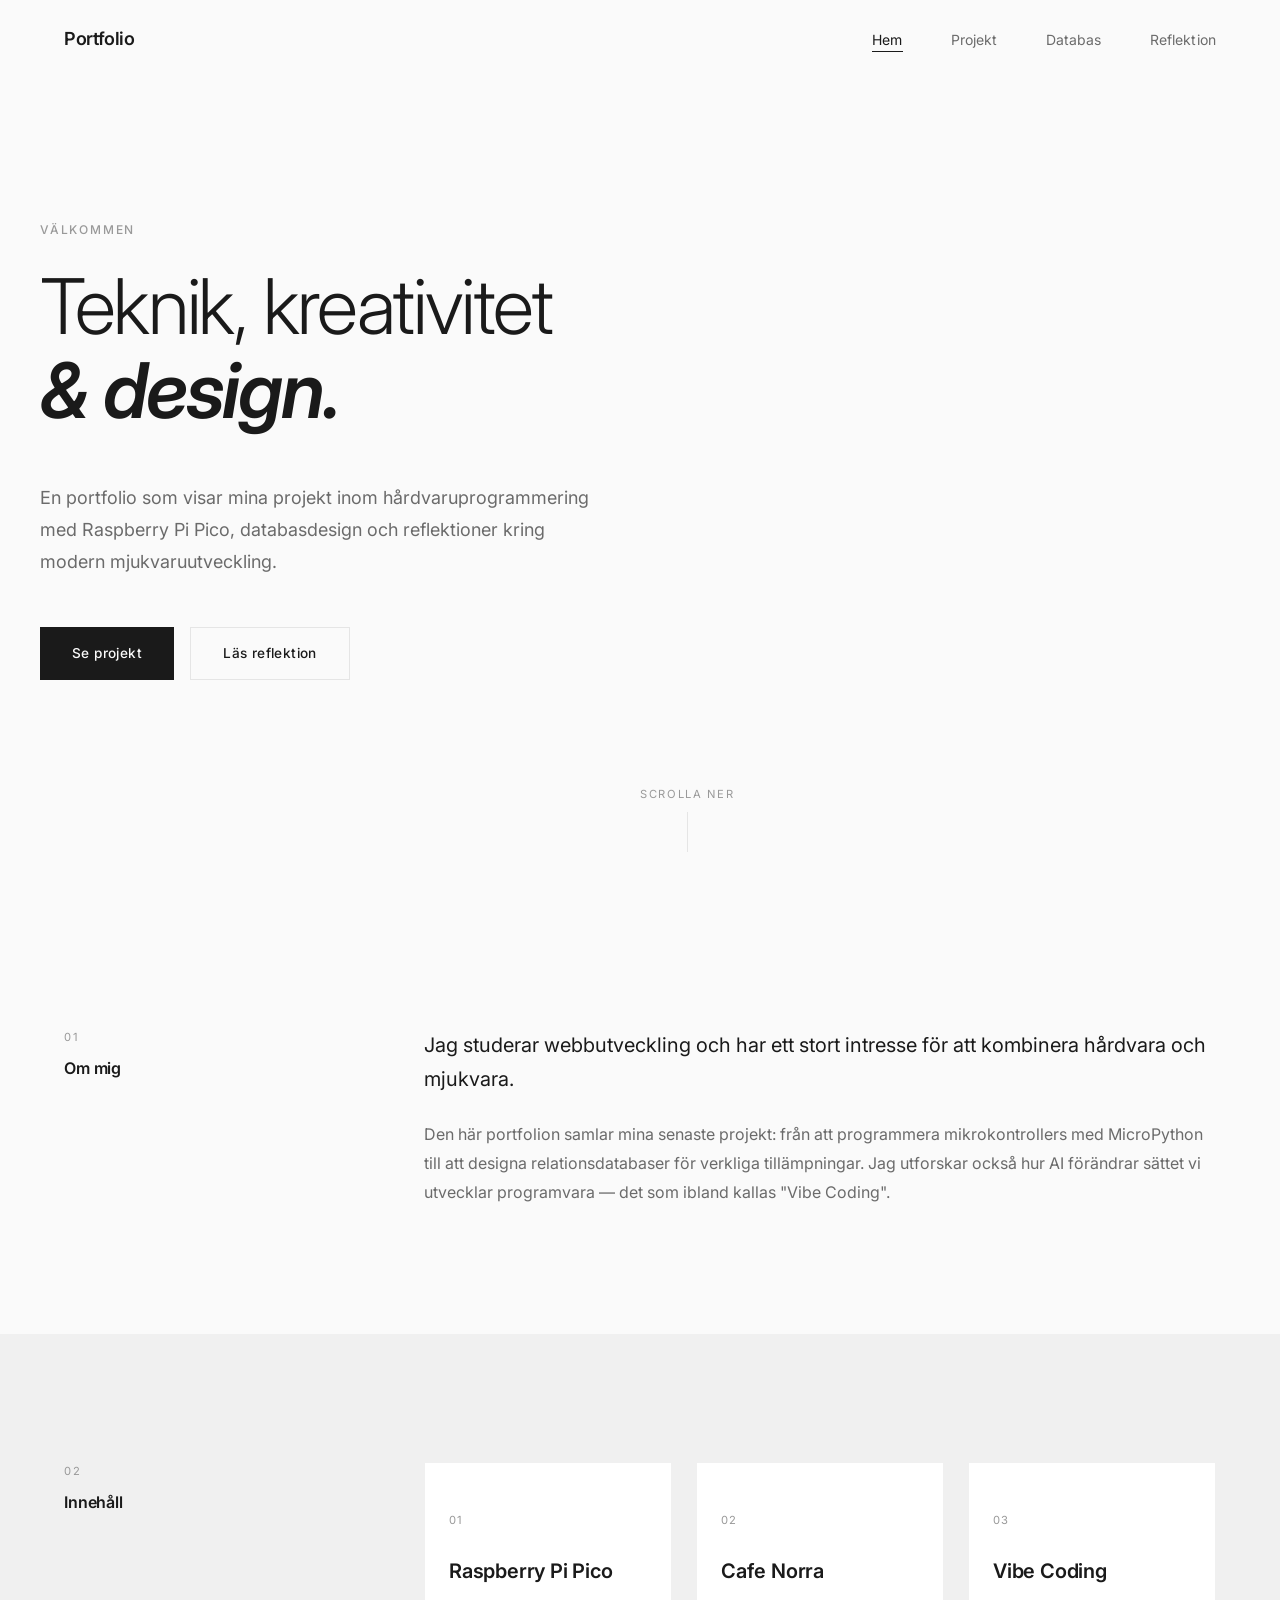
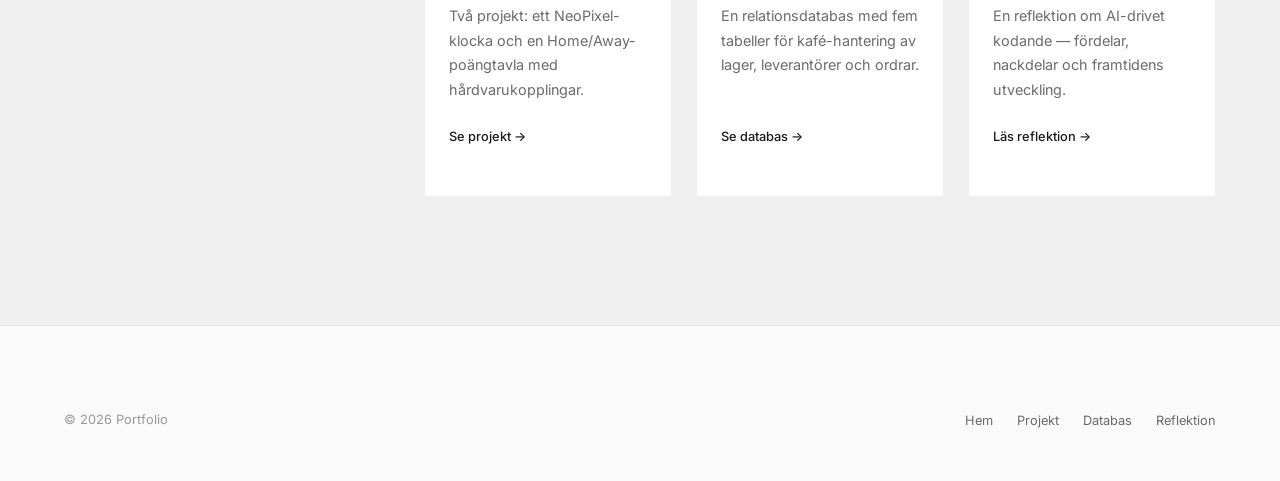
==== index.html @ 3984b6a6 "Initialize project structure with HTML5 boilerplate and basic CSS reset" ====
<!DOCTYPE html>
<html lang="sv">
<head>
    <meta charset="UTF-8">
    <meta name="viewport" content="width=device-width, initial-scale=1.0">
    <meta name="description" content="Portfolio — Raspberry Pi Pico projects, database design, and reflections on modern software development.">
    <title>Portfolio — Home</title>
    <link rel="preconnect" href="https://fonts.googleapis.com">
    <link rel="preconnect" href="https://fonts.gstatic.com" crossorigin>
    <link href="https://fonts.googleapis.com/css2?family=Inter:wght@300;400;500;600;700&family=JetBrains+Mono:wght@400;500&display=swap" rel="stylesheet">
    <link rel="stylesheet" href="style.css">
</head>
<body>

    <!-- Navigation -->
    <nav class="nav" id="main-nav">
        <div class="nav-inner">
            <a href="index.html" class="nav-logo">Portfolio</a>
            <button class="nav-toggle" id="nav-toggle" aria-label="Toggle menu">
                <span></span>
                <span></span>
                <span></span>
            </button>
            <ul class="nav-links" id="nav-links">
                <li><a href="index.html" class="active">Hem</a></li>
                <li><a href="projects.html">Projekt</a></li>
                <li><a href="database.html">Databas</a></li>
                <li><a href="reflection.html">Reflektion</a></li>
            </ul>
        </div>
    </nav>

    <!-- Hero Section -->
    <header class="hero">
        <div class="hero-content">
            <p class="hero-label fade-in">Välkommen</p>
            <h1 class="hero-title fade-in delay-1">
                Teknik, kreativitet<br>
                <span class="hero-accent">&amp; design.</span>
            </h1>
            <p class="hero-description fade-in delay-2">
                En portfolio som visar mina projekt inom hårdvaruprogrammering 
                med Raspberry Pi Pico, databasdesign och reflektioner kring 
                modern mjukvaruutveckling.
            </p>
            <div class="hero-cta fade-in delay-3">
                <a href="projects.html" class="btn btn-primary">Se projekt</a>
                <a href="reflection.html" class="btn btn-secondary">Läs reflektion</a>
            </div>
        </div>
        <div class="hero-scroll fade-in delay-4">
            <span>Scrolla ner</span>
            <div class="scroll-line"></div>
        </div>
    </header>

    <!-- About Section -->
    <section class="section" id="about">
        <div class="container">
            <div class="section-grid">
                <div class="section-label">
                    <span class="label-tag fade-in">01</span>
                    <h2 class="label-title fade-in">Om mig</h2>
                </div>
                <div class="section-content">
                    <p class="content-lead fade-in">
                        Jag studerar webbutveckling och har ett stort intresse 
                        för att kombinera hårdvara och mjukvara.
                    </p>
                    <p class="content-body fade-in">
                        Den här portfolion samlar mina senaste projekt: från att 
                        programmera mikrokontrollers med MicroPython till att 
                        designa relationsdatabaser för verkliga tillämpningar. 
                        Jag utforskar också hur AI förändrar sättet vi utvecklar 
                        programvara — det som ibland kallas "Vibe Coding".
                    </p>
                </div>
            </div>
        </div>
    </section>

    <!-- Overview Cards -->
    <section class="section section-dark" id="overview">
        <div class="container">
            <div class="section-grid">
                <div class="section-label">
                    <span class="label-tag fade-in">02</span>
                    <h2 class="label-title fade-in">Innehåll</h2>
                </div>
                <div class="section-content">
                    <div class="card-grid">
                        <a href="projects.html" class="card fade-in" id="card-projects">
                            <span class="card-number">01</span>
                            <h3 class="card-title">Raspberry Pi Pico</h3>
                            <p class="card-desc">Två projekt: ett NeoPixel-klocka och en Home/Away-poängtavla med hårdvarukopplingar.</p>
                            <span class="card-link">Se projekt →</span>
                        </a>
                        <a href="database.html" class="card fade-in" id="card-database">
                            <span class="card-number">02</span>
                            <h3 class="card-title">Cafe Norra</h3>
                            <p class="card-desc">En relationsdatabas med fem tabeller för kafé-hantering av lager, leverantörer och ordrar.</p>
                            <span class="card-link">Se databas →</span>
                        </a>
                        <a href="reflection.html" class="card fade-in" id="card-reflection">
                            <span class="card-number">03</span>
                            <h3 class="card-title">Vibe Coding</h3>
                            <p class="card-desc">En reflektion om AI-drivet kodande — fördelar, nackdelar och framtidens utveckling.</p>
                            <span class="card-link">Läs reflektion →</span>
                        </a>
                    </div>
                </div>
            </div>
        </div>
    </section>

    <!-- Footer -->
    <footer class="footer">
        <div class="container">
            <div class="footer-inner">
                <p class="footer-copy">&copy; 2026 Portfolio</p>
                <ul class="footer-links">
                    <li><a href="index.html">Hem</a></li>
                    <li><a href="projects.html">Projekt</a></li>
                    <li><a href="database.html">Databas</a></li>
                    <li><a href="reflection.html">Reflektion</a></li>
                </ul>
            </div>
        </div>
    </footer>

    <script src="main.js"></script>
</body>
</html>
---- style.css ----
/* ============================================
   STYLE.CSS — Minimalist Portfolio
   Bettina Sosa-inspired aesthetic
   ============================================ */

/* --- Reset & Base --- */
*, *::before, *::after {
    margin: 0;
    padding: 0;
    box-sizing: border-box;
}

:root {
    --color-bg: #FAFAFA;
    --color-bg-alt: #F0F0F0;
    --color-surface: #FFFFFF;
    --color-text: #1A1A1A;
    --color-text-secondary: #6B6B6B;
    --color-text-muted: #999999;
    --color-accent: #2D2D2D;
    --color-border: #E5E5E5;
    --color-border-light: #F0F0F0;
    --color-pro: #E8F5E9;
    --color-pro-border: #A5D6A7;
    --color-con: #FFF3E0;
    --color-con-border: #FFCC80;
    --color-code-bg: #1E1E2E;
    --color-code-text: #CDD6F4;
    --color-code-header: #181825;

    --font-sans: 'Inter', -apple-system, BlinkMacSystemFont, sans-serif;
    --font-mono: 'JetBrains Mono', 'Fira Code', monospace;

    --space-xs: 0.5rem;
    --space-sm: 1rem;
    --space-md: 1.5rem;
    --space-lg: 3rem;
    --space-xl: 5rem;
    --space-2xl: 8rem;

    --max-width: 1200px;
    --transition: 0.3s cubic-bezier(0.4, 0, 0.2, 1);
}

html {
    font-size: 16px;
    scroll-behavior: smooth;
    -webkit-font-smoothing: antialiased;
    -moz-osx-font-smoothing: grayscale;
}

body {
    font-family: var(--font-sans);
    background: var(--color-bg);
    color: var(--color-text);
    line-height: 1.7;
    overflow-x: hidden;
}

a {
    color: inherit;
    text-decoration: none;
}

img {
    max-width: 100%;
    height: auto;
    display: block;
}

ul { list-style: none; }

.container {
    max-width: var(--max-width);
    margin: 0 auto;
    padding: 0 var(--space-md);
}

/* --- Navigation --- */
.nav {
    position: fixed;
    top: 0;
    left: 0;
    right: 0;
    z-index: 1000;
    padding: var(--space-md) 0;
    transition: var(--transition);
    background: transparent;
}

.nav.scrolled {
    background: rgba(250, 250, 250, 0.92);
    backdrop-filter: blur(20px);
    -webkit-backdrop-filter: blur(20px);
    border-bottom: 1px solid var(--color-border-light);
    padding: var(--space-sm) 0;
}

.nav-inner {
    max-width: var(--max-width);
    margin: 0 auto;
    padding: 0 var(--space-md);
    display: flex;
    align-items: center;
    justify-content: space-between;
}

.nav-logo {
    font-size: 1.125rem;
    font-weight: 600;
    letter-spacing: -0.02em;
    transition: var(--transition);
}

.nav-logo:hover { opacity: 0.6; }

.nav-links {
    display: flex;
    gap: var(--space-lg);
}

.nav-links a {
    font-size: 0.875rem;
    font-weight: 400;
    color: var(--color-text-secondary);
    transition: var(--transition);
    position: relative;
    letter-spacing: 0.01em;
}

.nav-links a::after {
    content: '';
    position: absolute;
    bottom: -4px;
    left: 0;
    width: 0;
    height: 1px;
    background: var(--color-text);
    transition: var(--transition);
}

.nav-links a:hover,
.nav-links a.active {
    color: var(--color-text);
}

.nav-links a:hover::after,
.nav-links a.active::after {
    width: 100%;
}

/* Mobile toggle */
.nav-toggle {
    display: none;
    flex-direction: column;
    gap: 5px;
    background: none;
    border: none;
    cursor: pointer;
    padding: 4px;
    z-index: 1001;
}

.nav-toggle span {
    display: block;
    width: 24px;
    height: 1.5px;
    background: var(--color-text);
    transition: var(--transition);
    transform-origin: center;
}

.nav-toggle.open span:nth-child(1) {
    transform: rotate(45deg) translate(4px, 5px);
}
.nav-toggle.open span:nth-child(2) { opacity: 0; }
.nav-toggle.open span:nth-child(3) {
    transform: rotate(-45deg) translate(4px, -5px);
}

/* --- Hero --- */
.hero {
    min-height: 100vh;
    display: flex;
    flex-direction: column;
    justify-content: center;
    padding: var(--space-2xl) var(--space-md);
    position: relative;
}

.hero-content {
    max-width: var(--max-width);
    margin: 0 auto;
    width: 100%;
}

.hero-label {
    font-size: 0.75rem;
    text-transform: uppercase;
    letter-spacing: 0.15em;
    color: var(--color-text-muted);
    margin-bottom: var(--space-md);
    font-weight: 500;
}

.hero-title {
    font-size: clamp(2.5rem, 6vw, 5rem);
    font-weight: 300;
    line-height: 1.1;
    letter-spacing: -0.03em;
    margin-bottom: var(--space-lg);
}

.hero-accent {
    font-weight: 600;
    font-style: italic;
}

.hero-description {
    font-size: 1.125rem;
    line-height: 1.8;
    color: var(--color-text-secondary);
    max-width: 560px;
    margin-bottom: var(--space-lg);
}

.hero-cta {
    display: flex;
    gap: var(--space-sm);
    flex-wrap: wrap;
}

.hero-scroll {
    position: absolute;
    bottom: var(--space-lg);
    left: 50%;
    transform: translateX(-50%);
    display: flex;
    flex-direction: column;
    align-items: center;
    gap: var(--space-xs);
}

.hero-scroll span {
    font-size: 0.7rem;
    text-transform: uppercase;
    letter-spacing: 0.15em;
    color: var(--color-text-muted);
}

.scroll-line {
    width: 1px;
    height: 40px;
    background: var(--color-border);
    position: relative;
    overflow: hidden;
}

.scroll-line::after {
    content: '';
    position: absolute;
    top: -100%;
    left: 0;
    width: 100%;
    height: 100%;
    background: var(--color-text);
    animation: scrollPulse 2s ease-in-out infinite;
}

@keyframes scrollPulse {
    0% { top: -100%; }
    50% { top: 100%; }
    100% { top: 100%; }
}

/* --- Buttons --- */
.btn {
    display: inline-flex;
    align-items: center;
    padding: 0.875rem 2rem;
    font-size: 0.85rem;
    font-weight: 500;
    letter-spacing: 0.03em;
    border-radius: 0;
    transition: var(--transition);
    cursor: pointer;
    border: none;
    font-family: var(--font-sans);
}

.btn-primary {
    background: var(--color-text);
    color: var(--color-bg);
}

.btn-primary:hover {
    background: var(--color-text-secondary);
    transform: translateY(-1px);
}

.btn-secondary {
    background: transparent;
    color: var(--color-text);
    border: 1px solid var(--color-border);
}

.btn-secondary:hover {
    border-color: var(--color-text);
    transform: translateY(-1px);
}

/* --- Sections --- */
.section {
    padding: var(--space-2xl) 0;
}

.section-dark {
    background: var(--color-bg-alt);
}

.section-grid {
    display: grid;
    grid-template-columns: 280px 1fr;
    gap: var(--space-xl);
}

.label-tag {
    font-size: 0.7rem;
    text-transform: uppercase;
    letter-spacing: 0.15em;
    color: var(--color-text-muted);
    display: block;
    margin-bottom: var(--space-xs);
}

.label-title {
    font-size: 1rem;
    font-weight: 600;
    letter-spacing: -0.01em;
}

.content-lead {
    font-size: 1.25rem;
    line-height: 1.7;
    margin-bottom: var(--space-md);
    font-weight: 400;
}

.content-body {
    font-size: 1rem;
    line-height: 1.8;
    color: var(--color-text-secondary);
}

/* --- Cards --- */
.card-grid {
    display: grid;
    grid-template-columns: repeat(3, 1fr);
    gap: var(--space-md);
}

.card {
    display: flex;
    flex-direction: column;
    padding: var(--space-lg) var(--space-md);
    background: var(--color-surface);
    border: 1px solid var(--color-border-light);
    transition: var(--transition);
    text-decoration: none;
}

.card:hover {
    border-color: var(--color-text);
    transform: translateY(-4px);
    box-shadow: 0 12px 40px rgba(0,0,0,0.06);
}

.card-number {
    font-size: 0.7rem;
    color: var(--color-text-muted);
    letter-spacing: 0.1em;
    margin-bottom: var(--space-md);
}

.card-title {
    font-size: 1.25rem;
    font-weight: 600;
    margin-bottom: var(--space-sm);
    letter-spacing: -0.01em;
}

.card-desc {
    font-size: 0.9rem;
    color: var(--color-text-secondary);
    line-height: 1.7;
    flex: 1;
}

.card-link {
    font-size: 0.8rem;
    font-weight: 500;
    margin-top: var(--space-md);
    color: var(--color-text);
    transition: var(--transition);
}

.card:hover .card-link { letter-spacing: 0.04em; }

/* --- Page Header --- */
.page-header {
    padding: 10rem 0 var(--space-xl);
    border-bottom: 1px solid var(--color-border);
}

.page-label {
    font-size: 0.75rem;
    text-transform: uppercase;
    letter-spacing: 0.15em;
    color: var(--color-text-muted);
    margin-bottom: var(--space-sm);
    font-weight: 500;
}

.page-title {
    font-size: clamp(2rem, 5vw, 3.5rem);
    font-weight: 300;
    letter-spacing: -0.03em;
    line-height: 1.1;
    margin-bottom: var(--space-md);
}

.page-desc {
    font-size: 1.125rem;
    color: var(--color-text-secondary);
    max-width: 600px;
    line-height: 1.7;
}

/* --- Project Styles --- */
.project-header { margin-bottom: var(--space-lg); }

.project-meta {
    display: flex;
    flex-wrap: wrap;
    gap: var(--space-xs);
    margin-bottom: var(--space-md);
    align-items: center;
}

.project-number {
    font-size: 0.7rem;
    text-transform: uppercase;
    letter-spacing: 0.15em;
    color: var(--color-text-muted);
    margin-right: var(--space-sm);
}

.project-tag {
    font-size: 0.7rem;
    padding: 0.3rem 0.75rem;
    background: var(--color-bg-alt);
    color: var(--color-text-secondary);
    font-weight: 500;
    letter-spacing: 0.02em;
}

.project-title {
    font-size: clamp(1.5rem, 3vw, 2.25rem);
    font-weight: 600;
    letter-spacing: -0.02em;
    margin-bottom: var(--space-sm);
}

.project-desc {
    font-size: 1rem;
    line-height: 1.8;
    color: var(--color-text-secondary);
    max-width: 700px;
}

.project-details { margin-bottom: var(--space-lg); }

.detail-grid {
    display: grid;
    grid-template-columns: repeat(auto-fit, minmax(200px, 1fr));
    gap: var(--space-md);
    padding: var(--space-md);
    background: var(--color-bg-alt);
    border: 1px solid var(--color-border-light);
}

.detail-item h4 {
    font-size: 0.7rem;
    text-transform: uppercase;
    letter-spacing: 0.12em;
    color: var(--color-text-muted);
    margin-bottom: var(--space-xs);
}

.detail-item li {
    font-size: 0.9rem;
    color: var(--color-text-secondary);
    padding: 0.2rem 0;
    display: flex;
    align-items: center;
    gap: 0.5rem;
}

.color-dot {
    width: 10px;
    height: 10px;
    border-radius: 50%;
    display: inline-block;
    flex-shrink: 0;
}
.color-red { background: #E53935; }
.color-yellow { background: #FFA726; }
.color-green { background: #43A047; }

/* --- Code Blocks --- */
.code-block {
    margin: var(--space-lg) 0;
    border-radius: 8px;
    overflow: hidden;
    box-shadow: 0 4px 24px rgba(0,0,0,0.12);
}

.code-header {
    display: flex;
    align-items: center;
    gap: var(--space-sm);
    padding: 0.75rem var(--space-md);
    background: var(--color-code-header);
}

.code-dots {
    display: flex;
    gap: 6px;
}

.code-dots span {
    width: 10px;
    height: 10px;
    border-radius: 50%;
}
.code-dots span:nth-child(1) { background: #FF5F57; }
.code-dots span:nth-child(2) { background: #FEBC2E; }
.code-dots span:nth-child(3) { background: #28C840; }

.code-filename {
    font-family: var(--font-mono);
    font-size: 0.8rem;
    color: var(--color-text-muted);
    flex: 1;
}

.code-copy {
    background: transparent;
    border: 1px solid rgba(255,255,255,0.1);
    color: var(--color-text-muted);
    font-size: 0.75rem;
    font-family: var(--font-sans);
    padding: 0.35rem 0.75rem;
    cursor: pointer;
    transition: var(--transition);
    border-radius: 4px;
    display: flex;
    align-items: center;
    gap: 0.4rem;
}

.code-copy:hover {
    border-color: rgba(255,255,255,0.3);
    color: #fff;
}

.code-copy.copied {
    border-color: #28C840;
    color: #28C840;
}

.code-block pre {
    background: var(--color-code-bg);
    padding: var(--space-md);
    overflow-x: auto;
    margin: 0;
}

.code-block code {
    font-family: var(--font-mono);
    font-size: 0.82rem;
    line-height: 1.7;
    color: var(--color-code-text);
    white-space: pre;
}

/* --- Project Image --- */
.project-image {
    margin: var(--space-lg) 0;
}

.image-frame {
    background: var(--color-surface);
    border: 1px solid var(--color-border);
    padding: var(--space-md);
    overflow: hidden;
}

.image-frame img {
    width: 100%;
    height: auto;
}

.image-caption {
    margin-top: var(--space-sm);
    font-size: 0.8rem;
    color: var(--color-text-muted);
    font-style: italic;
}

/* --- Section Divider --- */
.section-divider {
    padding: 0;
}
.section-divider hr {
    border: none;
    border-top: 1px solid var(--color-border);
}

/* --- Database Page --- */
.db-section-title {
    font-size: 1.5rem;
    font-weight: 600;
    letter-spacing: -0.02em;
    margin-bottom: var(--space-lg);
}

.db-table-card {
    background: var(--color-surface);
    border: 1px solid var(--color-border-light);
    padding: var(--space-md);
    margin-bottom: var(--space-md);
    transition: var(--transition);
}

.db-table-card:hover {
    border-color: var(--color-border);
    box-shadow: 0 4px 16px rgba(0,0,0,0.04);
}

.db-table-card h3 {
    font-size: 1.125rem;
    font-weight: 600;
    margin-bottom: 0.25rem;
    letter-spacing: -0.01em;
}

.db-table-card > p {
    font-size: 0.875rem;
    color: var(--color-text-secondary);
    margin-bottom: var(--space-md);
}

.table-wrapper {
    overflow-x: auto;
}

table {
    width: 100%;
    border-collapse: collapse;
    font-size: 0.85rem;
}

thead th {
    text-align: left;
    padding: 0.75rem 1rem;
    font-size: 0.7rem;
    text-transform: uppercase;
    letter-spacing: 0.1em;
    color: var(--color-text-muted);
    border-bottom: 2px solid var(--color-border);
    font-weight: 600;
}

tbody td {
    padding: 0.6rem 1rem;
    border-bottom: 1px solid var(--color-border-light);
    color: var(--color-text-secondary);
}

tbody tr:last-child td {
    border-bottom: none;
}

tbody tr:hover {
    background: var(--color-bg-alt);
}

/* --- ER Diagram --- */
.er-diagram {
    display: flex;
    align-items: flex-start;
    gap: var(--space-md);
    flex-wrap: wrap;
    justify-content: center;
    padding: var(--space-lg) 0;
}

.er-table {
    background: var(--color-surface);
    border: 1px solid var(--color-border);
    min-width: 180px;
    transition: var(--transition);
}

.er-table:hover {
    border-color: var(--color-text);
    transform: translateY(-2px);
    box-shadow: 0 8px 24px rgba(0,0,0,0.06);
}

.er-table-header {
    background: var(--color-text);
    color: var(--color-bg);
    padding: 0.6rem 1rem;
    font-size: 0.8rem;
    font-weight: 600;
    letter-spacing: 0.02em;
}

.er-table-row {
    padding: 0.4rem 1rem;
    font-size: 0.8rem;
    border-bottom: 1px solid var(--color-border-light);
    color: var(--color-text-secondary);
}

.er-table-row:last-child { border-bottom: none; }
.er-pk { font-weight: 600; color: var(--color-text); }
.er-fk { color: var(--color-text-muted); font-style: italic; }

.er-connector {
    display: flex;
    align-items: center;
    font-size: 1.5rem;
    color: var(--color-text-muted);
    padding-top: 2rem;
}

.er-table-group {
    display: flex;
    flex-direction: column;
    gap: var(--space-sm);
}

/* --- Reflection Page --- */
.reflection-layout {
    display: grid;
    grid-template-columns: 200px 1fr;
    gap: var(--space-xl);
}

.reflection-sidebar { position: relative; }

.sidebar-sticky {
    position: sticky;
    top: 8rem;
}

.sidebar-title {
    font-size: 0.7rem;
    text-transform: uppercase;
    letter-spacing: 0.15em;
    color: var(--color-text-muted);
    margin-bottom: var(--space-sm);
}

.sidebar-nav li {
    margin-bottom: 0.4rem;
}

.sidebar-nav a {
    font-size: 0.85rem;
    color: var(--color-text-secondary);
    transition: var(--transition);
}

.sidebar-nav a:hover {
    color: var(--color-text);
}

.reflection-heading {
    font-size: 1.75rem;
    font-weight: 600;
    letter-spacing: -0.02em;
    margin-bottom: var(--space-lg);
    display: flex;
    align-items: baseline;
    gap: var(--space-sm);
}

.heading-number {
    font-size: 0.75rem;
    color: var(--color-text-muted);
    font-weight: 400;
    letter-spacing: 0.1em;
}

.reflection-block {
    margin-bottom: var(--space-lg);
}

.pull-quote {
    border-left: 2px solid var(--color-text);
    padding: var(--space-md) var(--space-lg);
    margin: var(--space-lg) 0;
}

.pull-quote p {
    font-size: 1.25rem;
    font-style: italic;
    line-height: 1.7;
    color: var(--color-text);
    font-weight: 300;
}

/* --- Pros/Cons Cards --- */
.pros-cons-grid {
    display: grid;
    grid-template-columns: repeat(auto-fit, minmax(250px, 1fr));
    gap: var(--space-md);
}

.pro-con-card {
    padding: var(--space-md);
    border: 1px solid var(--color-border-light);
    background: var(--color-surface);
    transition: var(--transition);
}

.pro-con-card:hover {
    transform: translateY(-3px);
    box-shadow: 0 8px 24px rgba(0,0,0,0.05);
}

.pro-con-card.pro { border-left: 3px solid var(--color-pro-border); }
.pro-con-card.con { border-left: 3px solid var(--color-con-border); }

.pc-icon {
    font-size: 1.5rem;
    margin-bottom: var(--space-sm);
}

.pro-con-card h3 {
    font-size: 1rem;
    font-weight: 600;
    margin-bottom: 0.5rem;
}

.pro-con-card p {
    font-size: 0.9rem;
    line-height: 1.7;
    color: var(--color-text-secondary);
}

/* --- Footer --- */
.footer {
    padding: var(--space-xl) 0 var(--space-lg);
    border-top: 1px solid var(--color-border);
}

.footer-inner {
    display: flex;
    justify-content: space-between;
    align-items: center;
}

.footer-copy {
    font-size: 0.8rem;
    color: var(--color-text-muted);
}

.footer-links {
    display: flex;
    gap: var(--space-md);
}

.footer-links a {
    font-size: 0.8rem;
    color: var(--color-text-secondary);
    transition: var(--transition);
}

.footer-links a:hover { color: var(--color-text); }

/* --- Animations --- */
.fade-in {
    opacity: 0;
    transform: translateY(20px);
    transition: opacity 0.7s ease, transform 0.7s ease;
}

.fade-in.visible {
    opacity: 1;
    transform: translateY(0);
}

.delay-1 { transition-delay: 0.1s; }
.delay-2 { transition-delay: 0.2s; }
.delay-3 { transition-delay: 0.3s; }
.delay-4 { transition-delay: 0.4s; }

/* --- Responsive --- */
@media (max-width: 900px) {
    .section-grid {
        grid-template-columns: 1fr;
        gap: var(--space-md);
    }

    .card-grid {
        grid-template-columns: 1fr;
    }

    .reflection-layout {
        grid-template-columns: 1fr;
    }

    .reflection-sidebar {
        display: none;
    }

    .er-diagram {
        flex-direction: column;
        align-items: stretch;
    }

    .er-connector {
        justify-content: center;
        padding: 0;
        font-size: 1.2rem;
        transform: rotate(90deg);
    }

    .er-table-group {
        width: 100%;
    }

    .er-table {
        min-width: auto;
    }
}

@media (max-width: 640px) {
    :root {
        --space-lg: 2rem;
        --space-xl: 3.5rem;
        --space-2xl: 5rem;
    }

    .nav-links {
        position: fixed;
        top: 0;
        right: -100%;
        height: 100vh;
        width: 280px;
        background: var(--color-bg);
        flex-direction: column;
        justify-content: center;
        padding: var(--space-lg);
        gap: var(--space-md);
        transition: var(--transition);
        border-left: 1px solid var(--color-border);
    }

    .nav-links.open {
        right: 0;
    }

    .nav-links a {
        font-size: 1.25rem;
    }

    .nav-toggle {
        display: flex;
    }

    .hero-title {
        font-size: 2rem;
    }

    .page-header {
        padding: 7rem 0 var(--space-lg);
    }

    .hero-cta {
        flex-direction: column;
    }

    .btn {
        text-align: center;
        justify-content: center;
    }

    .detail-grid {
        grid-template-columns: 1fr;
    }

    .footer-inner {
        flex-direction: column;
        gap: var(--space-sm);
        text-align: center;
    }

    .pros-cons-grid {
        grid-template-columns: 1fr;
    }
}
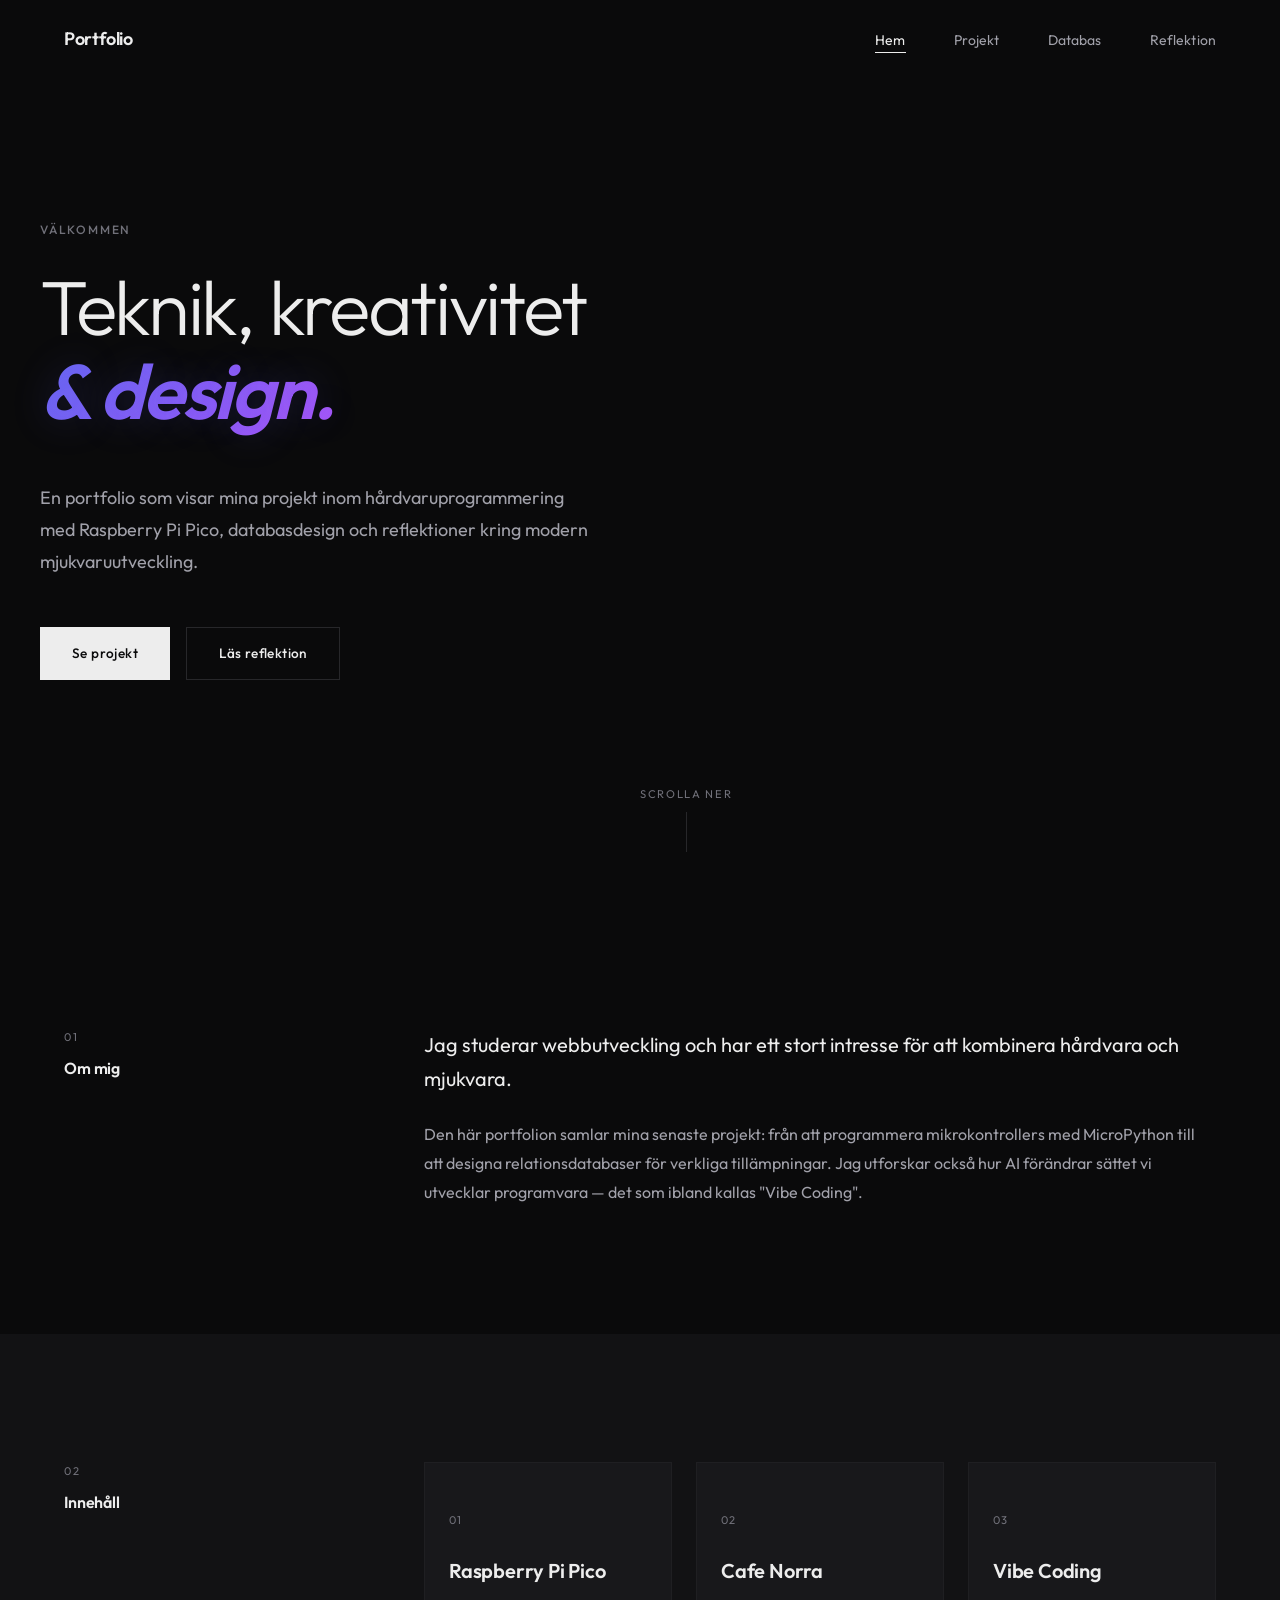
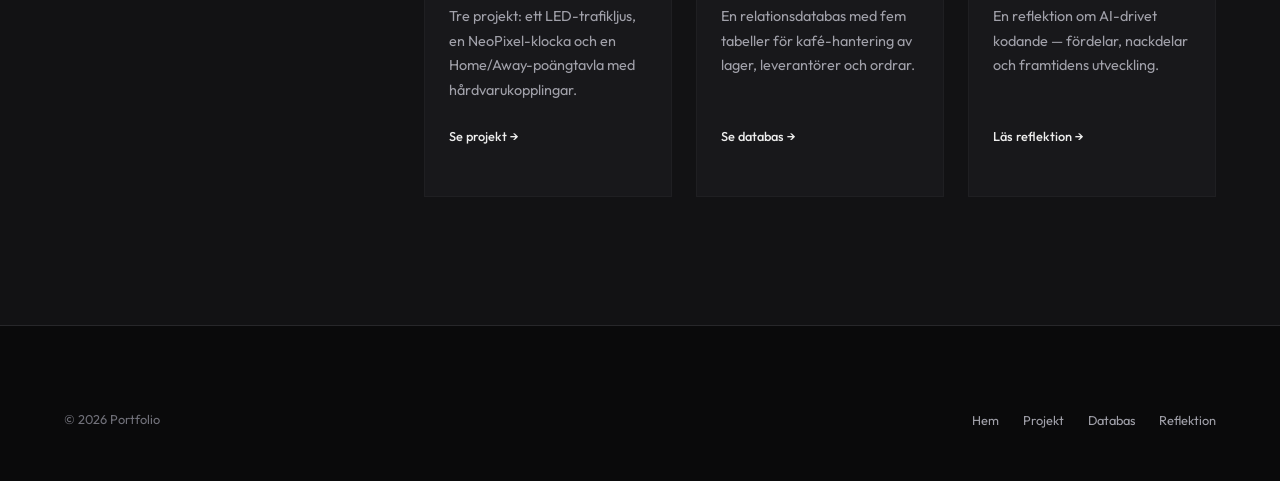
==== commit 3005733c: "added code and pictures to the projects" ====
--- a/index.html
+++ b/index.html
@@ -1,15 +1,19 @@
 <!DOCTYPE html>
 <html lang="sv">
+
 <head>
     <meta charset="UTF-8">
     <meta name="viewport" content="width=device-width, initial-scale=1.0">
-    <meta name="description" content="Portfolio — Raspberry Pi Pico projects, database design, and reflections on modern software development.">
+    <meta name="description"
+        content="Portfolio — Raspberry Pi Pico projects, database design, and reflections on modern software development.">
     <title>Portfolio — Home</title>
     <link rel="preconnect" href="https://fonts.googleapis.com">
     <link rel="preconnect" href="https://fonts.gstatic.com" crossorigin>
-    <link href="https://fonts.googleapis.com/css2?family=Inter:wght@300;400;500;600;700&family=JetBrains+Mono:wght@400;500&display=swap" rel="stylesheet">
+    <link href="https://fonts.googleapis.com/css2?family=Outfit:wght@300;400;500;600;700&family=Inter:wght@300;400;500;600;700&family=JetBrains+Mono:wght@400;500&display=swap"
+        rel="stylesheet">
     <link rel="stylesheet" href="style.css">
 </head>
+
 <body>
 
     <!-- Navigation -->
@@ -39,8 +43,8 @@
                 <span class="hero-accent">&amp; design.</span>
             </h1>
             <p class="hero-description fade-in delay-2">
-                En portfolio som visar mina projekt inom hårdvaruprogrammering 
-                med Raspberry Pi Pico, databasdesign och reflektioner kring 
+                En portfolio som visar mina projekt inom hårdvaruprogrammering
+                med Raspberry Pi Pico, databasdesign och reflektioner kring
                 modern mjukvaruutveckling.
             </p>
             <div class="hero-cta fade-in delay-3">
@@ -64,14 +68,14 @@
                 </div>
                 <div class="section-content">
                     <p class="content-lead fade-in">
-                        Jag studerar webbutveckling och har ett stort intresse 
+                        Jag studerar webbutveckling och har ett stort intresse
                         för att kombinera hårdvara och mjukvara.
                     </p>
                     <p class="content-body fade-in">
-                        Den här portfolion samlar mina senaste projekt: från att 
-                        programmera mikrokontrollers med MicroPython till att 
-                        designa relationsdatabaser för verkliga tillämpningar. 
-                        Jag utforskar också hur AI förändrar sättet vi utvecklar 
+                        Den här portfolion samlar mina senaste projekt: från att
+                        programmera mikrokontrollers med MicroPython till att
+                        designa relationsdatabaser för verkliga tillämpningar.
+                        Jag utforskar också hur AI förändrar sättet vi utvecklar
                         programvara — det som ibland kallas "Vibe Coding".
                     </p>
                 </div>
@@ -92,19 +96,22 @@
                         <a href="projects.html" class="card fade-in" id="card-projects">
                             <span class="card-number">01</span>
                             <h3 class="card-title">Raspberry Pi Pico</h3>
-                            <p class="card-desc">Två projekt: ett NeoPixel-klocka och en Home/Away-poängtavla med hårdvarukopplingar.</p>
+                            <p class="card-desc">Tre projekt: ett LED-trafikljus, en NeoPixel-klocka och en Home/Away-poängtavla med
+                                hårdvarukopplingar.</p>
                             <span class="card-link">Se projekt →</span>
                         </a>
                         <a href="database.html" class="card fade-in" id="card-database">
                             <span class="card-number">02</span>
                             <h3 class="card-title">Cafe Norra</h3>
-                            <p class="card-desc">En relationsdatabas med fem tabeller för kafé-hantering av lager, leverantörer och ordrar.</p>
+                            <p class="card-desc">En relationsdatabas med fem tabeller för kafé-hantering av lager,
+                                leverantörer och ordrar.</p>
                             <span class="card-link">Se databas →</span>
                         </a>
                         <a href="reflection.html" class="card fade-in" id="card-reflection">
                             <span class="card-number">03</span>
                             <h3 class="card-title">Vibe Coding</h3>
-                            <p class="card-desc">En reflektion om AI-drivet kodande — fördelar, nackdelar och framtidens utveckling.</p>
+                            <p class="card-desc">En reflektion om AI-drivet kodande — fördelar, nackdelar och framtidens
+                                utveckling.</p>
                             <span class="card-link">Läs reflektion →</span>
                         </a>
                     </div>
@@ -130,4 +137,5 @@
 
     <script src="main.js"></script>
 </body>
-</html>
+
+</html>
--- a/style.css
+++ b/style.css
@@ -11,24 +11,25 @@
 }
 
 :root {
-    --color-bg: #FAFAFA;
-    --color-bg-alt: #F0F0F0;
-    --color-surface: #FFFFFF;
-    --color-text: #1A1A1A;
-    --color-text-secondary: #6B6B6B;
-    --color-text-muted: #999999;
-    --color-accent: #2D2D2D;
-    --color-border: #E5E5E5;
-    --color-border-light: #F0F0F0;
-    --color-pro: #E8F5E9;
-    --color-pro-border: #A5D6A7;
-    --color-con: #FFF3E0;
-    --color-con-border: #FFCC80;
-    --color-code-bg: #1E1E2E;
-    --color-code-text: #CDD6F4;
-    --color-code-header: #181825;
-
-    --font-sans: 'Inter', -apple-system, BlinkMacSystemFont, sans-serif;
+    --color-bg: #0A0A0B;
+    --color-bg-alt: #121214;
+    --color-surface: #18181B;
+    --color-text: #EDEDED;
+    --color-text-secondary: #A1A1AA;
+    --color-text-muted: #71717A;
+    --color-accent: #6366F1; /* Neon Purple/Indigo */
+    --color-accent-glow: rgba(99, 102, 241, 0.2);
+    --color-border: #27272A;
+    --color-border-light: #1F1F22;
+    --color-pro: #064E3B;
+    --color-pro-border: #059669;
+    --color-con: #78350F;
+    --color-con-border: #D97706;
+    --color-code-bg: #09090B;
+    --color-code-text: #E4E4E7;
+    --color-code-header: #121214;
+
+    --font-sans: 'Outfit', 'Inter', -apple-system, BlinkMacSystemFont, sans-serif;
     --font-mono: 'JetBrains Mono', 'Fira Code', monospace;
 
     --space-xs: 0.5rem;
@@ -89,7 +90,7 @@
 }
 
 .nav.scrolled {
-    background: rgba(250, 250, 250, 0.92);
+    background: rgba(10, 10, 11, 0.85);
     backdrop-filter: blur(20px);
     -webkit-backdrop-filter: blur(20px);
     border-bottom: 1px solid var(--color-border-light);
@@ -214,6 +215,10 @@
 .hero-accent {
     font-weight: 600;
     font-style: italic;
+    background: linear-gradient(135deg, #6366F1, #A855F7);
+    -webkit-background-clip: text;
+    -webkit-text-fill-color: transparent;
+    text-shadow: 0 0 40px var(--color-accent-glow);
 }
 
 .hero-description {
@@ -370,9 +375,9 @@
 }
 
 .card:hover {
-    border-color: var(--color-text);
-    transform: translateY(-4px);
-    box-shadow: 0 12px 40px rgba(0,0,0,0.06);
+    border-color: var(--color-accent);
+    transform: translateY(-6px);
+    box-shadow: 0 12px 40px var(--color-accent-glow);
 }
 
 .card-number {
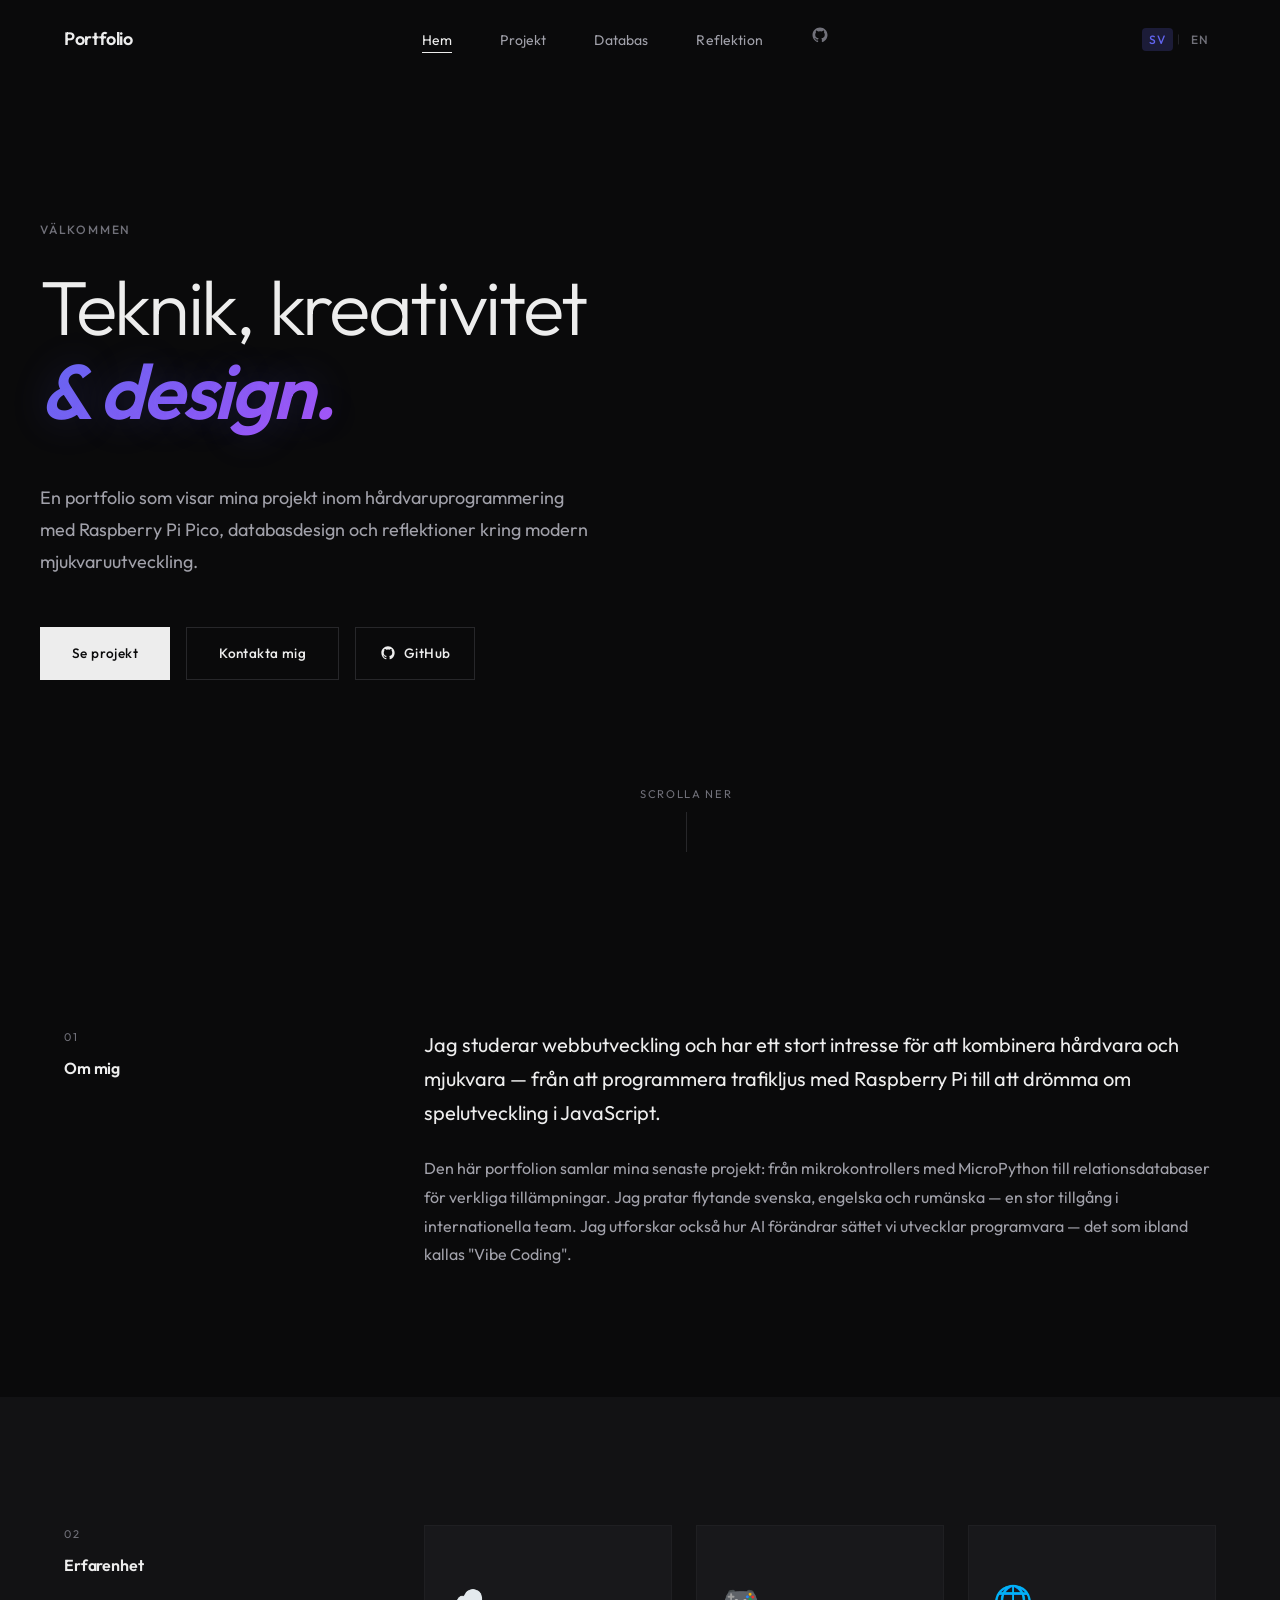
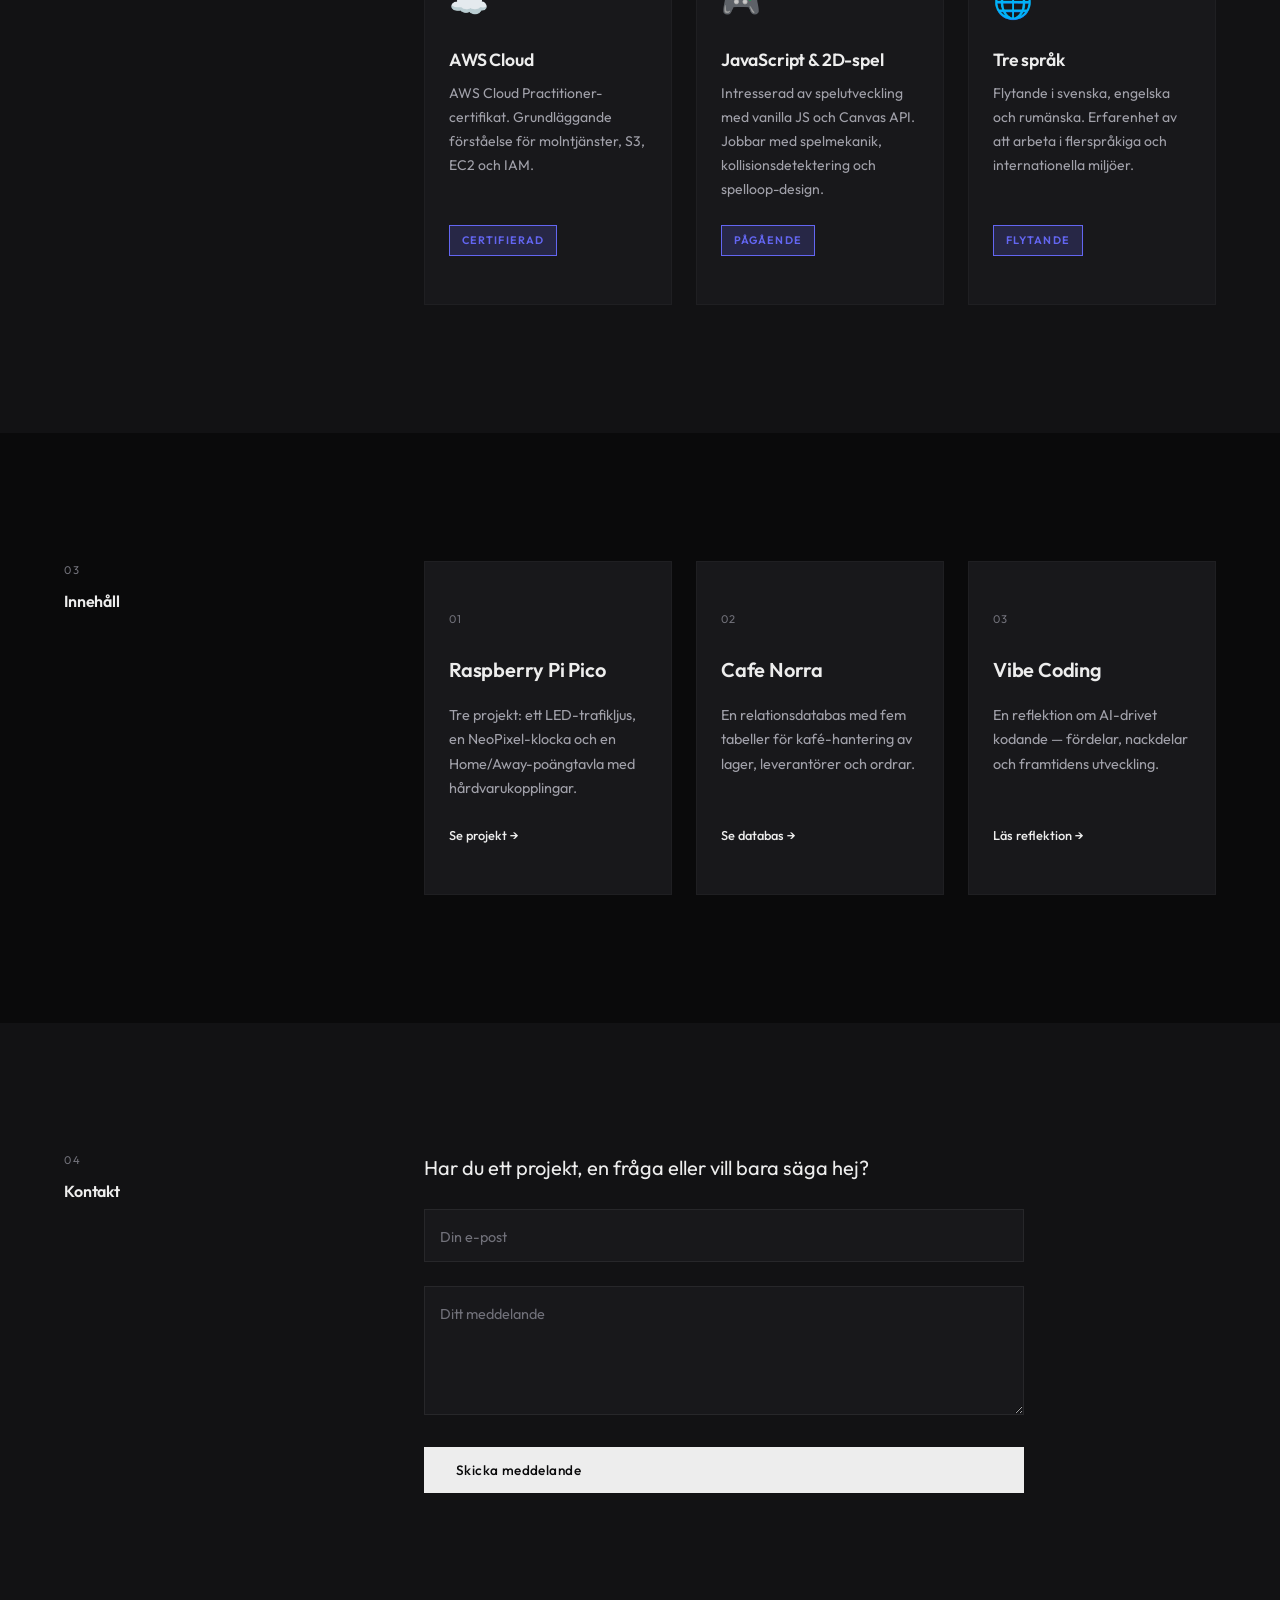
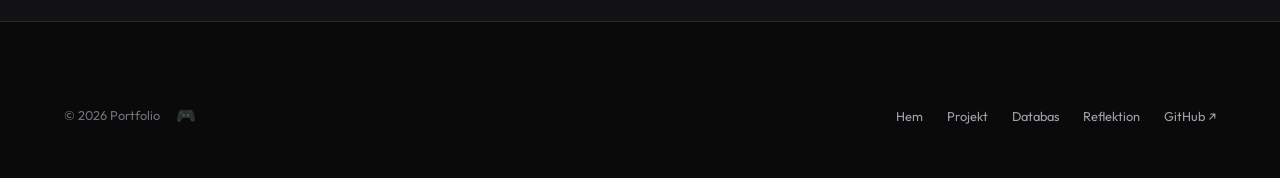
==== commit a52d0fab: "Lägg till flerspråkighet (SV/EN), erfarenhetssektion, kontaktformulär, GitHub-länk och Konami-påskäg" ====
--- a/index.html
+++ b/index.html
@@ -5,8 +5,8 @@
     <meta charset="UTF-8">
     <meta name="viewport" content="width=device-width, initial-scale=1.0">
     <meta name="description"
-        content="Portfolio — Raspberry Pi Pico projects, database design, and reflections on modern software development.">
-    <title>Portfolio — Home</title>
+        content="Portfolio — Raspberry Pi Pico-projekt, databasdesign och reflektioner om modern mjukvaruutveckling.">
+    <title>Portfolio — Hem</title>
     <link rel="preconnect" href="https://fonts.googleapis.com">
     <link rel="preconnect" href="https://fonts.gstatic.com" crossorigin>
     <link href="https://fonts.googleapis.com/css2?family=Outfit:wght@300;400;500;600;700&family=Inter:wght@300;400;500;600;700&family=JetBrains+Mono:wght@400;500&display=swap"
@@ -26,34 +26,49 @@
                 <span></span>
             </button>
             <ul class="nav-links" id="nav-links">
-                <li><a href="index.html" class="active">Hem</a></li>
-                <li><a href="projects.html">Projekt</a></li>
-                <li><a href="database.html">Databas</a></li>
-                <li><a href="reflection.html">Reflektion</a></li>
+                <li><a href="index.html" class="active" data-sv="Hem" data-en="Home">Hem</a></li>
+                <li><a href="projects.html" data-sv="Projekt" data-en="Projects">Projekt</a></li>
+                <li><a href="database.html" data-sv="Databas" data-en="Database">Databas</a></li>
+                <li><a href="reflection.html" data-sv="Reflektion" data-en="Reflection">Reflektion</a></li>
+                <li><a href="https://github.com/CrocdilShu" target="_blank" rel="noopener" class="nav-github" aria-label="GitHub">
+                    <svg width="18" height="18" viewBox="0 0 24 24" fill="currentColor"><path d="M12 2C6.477 2 2 6.477 2 12c0 4.418 2.865 8.166 6.839 9.489.5.092.682-.217.682-.482 0-.237-.008-.866-.013-1.7-2.782.604-3.369-1.341-3.369-1.341-.454-1.155-1.11-1.462-1.11-1.462-.908-.62.069-.608.069-.608 1.003.07 1.531 1.03 1.531 1.03.892 1.529 2.341 1.087 2.91.832.092-.647.35-1.088.636-1.338-2.22-.253-4.555-1.11-4.555-4.943 0-1.091.39-1.984 1.029-2.683-.103-.253-.446-1.27.098-2.647 0 0 .84-.269 2.75 1.025A9.578 9.578 0 0112 6.836c.85.004 1.705.114 2.504.336 1.909-1.294 2.747-1.025 2.747-1.025.546 1.377.202 2.394.1 2.647.64.699 1.028 1.592 1.028 2.683 0 3.842-2.339 4.687-4.566 4.935.359.309.678.919.678 1.852 0 1.336-.012 2.415-.012 2.744 0 .267.18.578.688.48C19.138 20.163 22 16.418 22 12c0-5.523-4.477-10-10-10z"/></svg>
+                </a></li>
             </ul>
+            <!-- Language switcher -->
+            <div class="lang-switcher" id="lang-switcher">
+                <button class="lang-btn active" id="lang-sv" onclick="setLang('sv')">SV</button>
+                <span class="lang-sep">|</span>
+                <button class="lang-btn" id="lang-en" onclick="setLang('en')">EN</button>
+            </div>
         </div>
     </nav>
 
     <!-- Hero Section -->
     <header class="hero">
         <div class="hero-content">
-            <p class="hero-label fade-in">Välkommen</p>
+            <p class="hero-label fade-in" data-sv="Välkommen" data-en="Welcome">Välkommen</p>
             <h1 class="hero-title fade-in delay-1">
-                Teknik, kreativitet<br>
-                <span class="hero-accent">&amp; design.</span>
+                <span data-sv="Teknik, kreativitet" data-en="Technology, creativity">Teknik, kreativitet</span><br>
+                <span class="hero-accent" data-sv="&amp; design." data-en="&amp; design.">&amp; design.</span>
             </h1>
-            <p class="hero-description fade-in delay-2">
+            <p class="hero-description fade-in delay-2"
+                data-sv="En portfolio som visar mina projekt inom hårdvaruprogrammering med Raspberry Pi Pico, databasdesign och reflektioner kring modern mjukvaruutveckling."
+                data-en="A portfolio showcasing my projects in hardware programming with Raspberry Pi Pico, database design, and reflections on modern software development.">
                 En portfolio som visar mina projekt inom hårdvaruprogrammering
                 med Raspberry Pi Pico, databasdesign och reflektioner kring
                 modern mjukvaruutveckling.
             </p>
             <div class="hero-cta fade-in delay-3">
-                <a href="projects.html" class="btn btn-primary">Se projekt</a>
-                <a href="reflection.html" class="btn btn-secondary">Läs reflektion</a>
+                <a href="projects.html" class="btn btn-primary" data-sv="Se projekt" data-en="View projects">Se projekt</a>
+                <a href="#contact" class="btn btn-secondary" data-sv="Kontakta mig" data-en="Contact me">Kontakta mig</a>
+                <a href="https://github.com/CrocdilShu" target="_blank" rel="noopener" class="btn btn-github">
+                    <svg width="16" height="16" viewBox="0 0 24 24" fill="currentColor" style="margin-right:0.5rem"><path d="M12 2C6.477 2 2 6.477 2 12c0 4.418 2.865 8.166 6.839 9.489.5.092.682-.217.682-.482 0-.237-.008-.866-.013-1.7-2.782.604-3.369-1.341-3.369-1.341-.454-1.155-1.11-1.462-1.11-1.462-.908-.62.069-.608.069-.608 1.003.07 1.531 1.03 1.531 1.03.892 1.529 2.341 1.087 2.91.832.092-.647.35-1.088.636-1.338-2.22-.253-4.555-1.11-4.555-4.943 0-1.091.39-1.984 1.029-2.683-.103-.253-.446-1.27.098-2.647 0 0 .84-.269 2.75 1.025A9.578 9.578 0 0112 6.836c.85.004 1.705.114 2.504.336 1.909-1.294 2.747-1.025 2.747-1.025.546 1.377.202 2.394.1 2.647.64.699 1.028 1.592 1.028 2.683 0 3.842-2.339 4.687-4.566 4.935.359.309.678.919.678 1.852 0 1.336-.012 2.415-.012 2.744 0 .267.18.578.688.48C19.138 20.163 22 16.418 22 12c0-5.523-4.477-10-10-10z"/></svg>
+                    GitHub
+                </a>
             </div>
         </div>
         <div class="hero-scroll fade-in delay-4">
-            <span>Scrolla ner</span>
+            <span data-sv="Scrolla ner" data-en="Scroll down">Scrolla ner</span>
             <div class="scroll-line"></div>
         </div>
     </header>
@@ -64,55 +79,85 @@
             <div class="section-grid">
                 <div class="section-label">
                     <span class="label-tag fade-in">01</span>
-                    <h2 class="label-title fade-in">Om mig</h2>
-                </div>
-                <div class="section-content">
-                    <p class="content-lead fade-in">
-                        Jag studerar webbutveckling och har ett stort intresse
-                        för att kombinera hårdvara och mjukvara.
+                    <h2 class="label-title fade-in" data-sv="Om mig" data-en="About me">Om mig</h2>
+                </div>
+                <div class="section-content">
+                    <p class="content-lead fade-in"
+                        data-sv="Jag studerar webbutveckling och har ett stort intresse för att kombinera hårdvara och mjukvara — från att programmera trafikljus med Raspberry Pi till att drömma om spelutveckling i JavaScript."
+                        data-en="I study web development and have a strong passion for combining hardware and software — from programming traffic lights with Raspberry Pi to dreaming of building 2D games in JavaScript.">
+                        Jag studerar webbutveckling och har ett stort intresse för att kombinera hårdvara och mjukvara — från att programmera trafikljus med Raspberry Pi till att drömma om spelutveckling i JavaScript.
                     </p>
-                    <p class="content-body fade-in">
-                        Den här portfolion samlar mina senaste projekt: från att
-                        programmera mikrokontrollers med MicroPython till att
-                        designa relationsdatabaser för verkliga tillämpningar.
-                        Jag utforskar också hur AI förändrar sättet vi utvecklar
-                        programvara — det som ibland kallas "Vibe Coding".
+                    <p class="content-body fade-in"
+                        data-sv="Den här portfolion samlar mina senaste projekt: från mikrokontrollers med MicroPython till relationsdatabaser för verkliga tillämpningar. Jag pratar flytande svenska, engelska och rumänska — en stor tillgång i internationella team. Jag utforskar också hur AI förändrar sättet vi utvecklar programvara — det som ibland kallas &quot;Vibe Coding&quot;."
+                        data-en="This portfolio gathers my latest projects: from microcontrollers with MicroPython to relational databases for real-world applications. I speak Swedish, English and Romanian fluently — a great asset in international teams. I also explore how AI is transforming the way we develop software — what some call &quot;Vibe Coding&quot;.">
+                        Den här portfolion samlar mina senaste projekt: från mikrokontrollers med MicroPython till relationsdatabaser för verkliga tillämpningar. Jag pratar flytande svenska, engelska och rumänska — en stor tillgång i internationella team. Jag utforskar också hur AI förändrar sättet vi utvecklar programvara — det som ibland kallas "Vibe Coding".
                     </p>
                 </div>
             </div>
         </div>
     </section>
 
+    <!-- Experience / Skills Section -->
+    <section class="section section-dark" id="experience">
+        <div class="container">
+            <div class="section-grid">
+                <div class="section-label">
+                    <span class="label-tag fade-in">02</span>
+                    <h2 class="label-title fade-in" data-sv="Erfarenhet" data-en="Experience">Erfarenhet</h2>
+                </div>
+                <div class="section-content">
+                    <div class="skills-grid">
+                        <div class="skill-card fade-in">
+                            <div class="skill-icon">☁️</div>
+                            <h3 class="skill-title" data-sv="AWS Cloud" data-en="AWS Cloud">AWS Cloud</h3>
+                            <p class="skill-desc" data-sv="AWS Cloud Practitioner-certifikat. Grundläggande förståelse för molntjänster, S3, EC2 och IAM." data-en="AWS Cloud Practitioner certified. Foundational understanding of cloud services, S3, EC2, and IAM.">AWS Cloud Practitioner-certifikat. Grundläggande förståelse för molntjänster, S3, EC2 och IAM.</p>
+                            <span class="skill-badge">Certifierad</span>
+                        </div>
+                        <div class="skill-card fade-in">
+                            <div class="skill-icon">🎮</div>
+                            <h3 class="skill-title" data-sv="JavaScript &amp; 2D-spel" data-en="JavaScript &amp; 2D Games">JavaScript &amp; 2D-spel</h3>
+                            <p class="skill-desc" data-sv="Intresserad av spelutveckling med vanilla JS och Canvas API. Jobbar med spelmekanik, kollisionsdetektering och spelloop-design." data-en="Passionate about game development with vanilla JS and the Canvas API. Working with game mechanics, collision detection and game loop design.">Intresserad av spelutveckling med vanilla JS och Canvas API. Jobbar med spelmekanik, kollisionsdetektering och spelloop-design.</p>
+                            <span class="skill-badge" data-sv="Pågående" data-en="In progress">Pågående</span>
+                        </div>
+                        <div class="skill-card fade-in">
+                            <div class="skill-icon">🌐</div>
+                            <h3 class="skill-title" data-sv="Tre språk" data-en="Three Languages">Tre språk</h3>
+                            <p class="skill-desc" data-sv="Flytande i svenska, engelska och rumänska. Erfarenhet av att arbeta i flerspråkiga och internationella miljöer." data-en="Fluent in Swedish, English and Romanian. Experienced working in multilingual and international environments.">Flytande i svenska, engelska och rumänska. Erfarenhet av att arbeta i flerspråkiga och internationella miljöer.</p>
+                            <span class="skill-badge" data-sv="Flytande" data-en="Fluent">Flytande</span>
+                        </div>
+                    </div>
+                </div>
+            </div>
+        </div>
+    </section>
+
     <!-- Overview Cards -->
-    <section class="section section-dark" id="overview">
-        <div class="container">
-            <div class="section-grid">
-                <div class="section-label">
-                    <span class="label-tag fade-in">02</span>
-                    <h2 class="label-title fade-in">Innehåll</h2>
+    <section class="section" id="overview">
+        <div class="container">
+            <div class="section-grid">
+                <div class="section-label">
+                    <span class="label-tag fade-in">03</span>
+                    <h2 class="label-title fade-in" data-sv="Innehåll" data-en="Content">Innehåll</h2>
                 </div>
                 <div class="section-content">
                     <div class="card-grid">
                         <a href="projects.html" class="card fade-in" id="card-projects">
                             <span class="card-number">01</span>
-                            <h3 class="card-title">Raspberry Pi Pico</h3>
-                            <p class="card-desc">Tre projekt: ett LED-trafikljus, en NeoPixel-klocka och en Home/Away-poängtavla med
-                                hårdvarukopplingar.</p>
-                            <span class="card-link">Se projekt →</span>
+                            <h3 class="card-title" data-sv="Raspberry Pi Pico" data-en="Raspberry Pi Pico">Raspberry Pi Pico</h3>
+                            <p class="card-desc" data-sv="Tre projekt: ett LED-trafikljus, en NeoPixel-klocka och en Home/Away-poängtavla med hårdvarukopplingar." data-en="Three projects: an LED traffic light, a NeoPixel clock and a Home/Away scoreboard with hardware wiring.">Tre projekt: ett LED-trafikljus, en NeoPixel-klocka och en Home/Away-poängtavla med hårdvarukopplingar.</p>
+                            <span class="card-link" data-sv="Se projekt →" data-en="View projects →">Se projekt →</span>
                         </a>
                         <a href="database.html" class="card fade-in" id="card-database">
                             <span class="card-number">02</span>
-                            <h3 class="card-title">Cafe Norra</h3>
-                            <p class="card-desc">En relationsdatabas med fem tabeller för kafé-hantering av lager,
-                                leverantörer och ordrar.</p>
-                            <span class="card-link">Se databas →</span>
+                            <h3 class="card-title" data-sv="Cafe Norra" data-en="Cafe Norra">Cafe Norra</h3>
+                            <p class="card-desc" data-sv="En relationsdatabas med fem tabeller för kafé-hantering av lager, leverantörer och ordrar." data-en="A relational database with five tables for café management of inventory, suppliers and orders.">En relationsdatabas med fem tabeller för kafé-hantering av lager, leverantörer och ordrar.</p>
+                            <span class="card-link" data-sv="Se databas →" data-en="View database →">Se databas →</span>
                         </a>
                         <a href="reflection.html" class="card fade-in" id="card-reflection">
                             <span class="card-number">03</span>
-                            <h3 class="card-title">Vibe Coding</h3>
-                            <p class="card-desc">En reflektion om AI-drivet kodande — fördelar, nackdelar och framtidens
-                                utveckling.</p>
-                            <span class="card-link">Läs reflektion →</span>
+                            <h3 class="card-title" data-sv="Vibe Coding" data-en="Vibe Coding">Vibe Coding</h3>
+                            <p class="card-desc" data-sv="En reflektion om AI-drivet kodande — fördelar, nackdelar och framtidens utveckling." data-en="A reflection on AI-driven coding — advantages, drawbacks and the future of development.">En reflektion om AI-drivet kodande — fördelar, nackdelar och framtidens utveckling.</p>
+                            <span class="card-link" data-sv="Läs reflektion →" data-en="Read reflection →">Läs reflektion →</span>
                         </a>
                     </div>
                 </div>
@@ -120,20 +165,61 @@
         </div>
     </section>
 
+    <!-- Contact Section -->
+    <section class="section section-dark" id="contact">
+        <div class="container">
+            <div class="section-grid">
+                <div class="section-label">
+                    <span class="label-tag fade-in">04</span>
+                    <h2 class="label-title fade-in" data-sv="Kontakt" data-en="Contact">Kontakt</h2>
+                </div>
+                <div class="section-content">
+                    <p class="content-lead fade-in" data-sv="Har du ett projekt, en fråga eller vill bara säga hej?" data-en="Have a project, a question, or just want to say hi?">
+                        Har du ett projekt, en fråga eller vill bara säga hej?
+                    </p>
+                    <form action="https://formspree.io/f/DIN_UNIKA_ID" method="POST" class="contact-form fade-in" id="contact-form">
+                        <div class="form-group">
+                            <input type="email" name="email" id="contact-email" placeholder=" " required>
+                            <label for="contact-email" data-sv="Din e-post" data-en="Your email">Din e-post</label>
+                        </div>
+                        <div class="form-group">
+                            <textarea name="message" id="contact-message" placeholder=" " rows="5" required></textarea>
+                            <label for="contact-message" data-sv="Ditt meddelande" data-en="Your message">Ditt meddelande</label>
+                        </div>
+                        <button type="submit" class="btn btn-primary" data-sv="Skicka meddelande" data-en="Send message">Skicka meddelande</button>
+                    </form>
+                </div>
+            </div>
+        </div>
+    </section>
+
     <!-- Footer -->
     <footer class="footer">
         <div class="container">
             <div class="footer-inner">
-                <p class="footer-copy">&copy; 2026 Portfolio</p>
+                <div class="footer-left">
+                    <p class="footer-copy">&copy; 2026 Portfolio</p>
+                    <p class="footer-easter" id="footer-easter" title="Try the Konami Code! ↑↑↓↓←→←→BA">🎮</p>
+                </div>
                 <ul class="footer-links">
-                    <li><a href="index.html">Hem</a></li>
-                    <li><a href="projects.html">Projekt</a></li>
-                    <li><a href="database.html">Databas</a></li>
-                    <li><a href="reflection.html">Reflektion</a></li>
+                    <li><a href="index.html" data-sv="Hem" data-en="Home">Hem</a></li>
+                    <li><a href="projects.html" data-sv="Projekt" data-en="Projects">Projekt</a></li>
+                    <li><a href="database.html" data-sv="Databas" data-en="Database">Databas</a></li>
+                    <li><a href="reflection.html" data-sv="Reflektion" data-en="Reflection">Reflektion</a></li>
+                    <li><a href="https://github.com/CrocdilShu" target="_blank" rel="noopener">GitHub ↗</a></li>
                 </ul>
             </div>
         </div>
     </footer>
+
+    <!-- Konami Code Easter Egg overlay -->
+    <div class="konami-overlay" id="konami-overlay">
+        <div class="konami-content">
+            <div class="konami-pixels" id="konami-pixels"></div>
+            <p class="konami-text">KONAMI CODE AKTIVERAD! 🕹️</p>
+            <p class="konami-sub">+30 liv tillagda</p>
+        </div>
+    </div>
 
     <script src="main.js"></script>
 </body>
--- a/style.css
+++ b/style.css
@@ -1020,3 +1020,261 @@
         grid-template-columns: 1fr;
     }
 }
+
+/* ============================================
+   LANGUAGE SWITCHER
+   ============================================ */
+.lang-switcher {
+    display: flex;
+    align-items: center;
+    gap: 4px;
+    margin-left: var(--space-md);
+    flex-shrink: 0;
+}
+
+.lang-btn {
+    background: none;
+    border: none;
+    font-family: var(--font-sans);
+    font-size: 0.75rem;
+    font-weight: 500;
+    letter-spacing: 0.08em;
+    color: var(--color-text-muted);
+    cursor: pointer;
+    padding: 4px 7px;
+    border-radius: 4px;
+    transition: var(--transition);
+}
+.lang-btn:hover { color: var(--color-text); }
+.lang-btn.active {
+    color: var(--color-accent);
+    background: var(--color-accent-glow);
+}
+.lang-sep {
+    font-size: 0.7rem;
+    color: var(--color-border);
+    pointer-events: none;
+}
+
+/* ============================================
+   GITHUB BUTTON & NAV ICON
+   ============================================ */
+.btn-github {
+    display: inline-flex;
+    align-items: center;
+    padding: 0.875rem 1.5rem;
+    font-size: 0.85rem;
+    font-weight: 500;
+    letter-spacing: 0.03em;
+    transition: var(--transition);
+    cursor: pointer;
+    background: transparent;
+    color: var(--color-text);
+    border: 1px solid var(--color-border);
+    font-family: var(--font-sans);
+    text-decoration: none;
+}
+.btn-github:hover {
+    border-color: var(--color-accent);
+    color: var(--color-accent);
+    box-shadow: 0 0 18px var(--color-accent-glow);
+    transform: translateY(-1px);
+}
+.nav-github {
+    display: flex;
+    align-items: center;
+    color: var(--color-text-muted) !important;
+    transition: var(--transition);
+}
+.nav-github:hover { color: var(--color-accent) !important; }
+
+/* ============================================
+   SKILLS GRID
+   ============================================ */
+.skills-grid {
+    display: grid;
+    grid-template-columns: repeat(3, 1fr);
+    gap: var(--space-md);
+}
+.skill-card {
+    background: var(--color-surface);
+    border: 1px solid var(--color-border-light);
+    padding: var(--space-lg) var(--space-md);
+    display: flex;
+    flex-direction: column;
+    gap: var(--space-xs);
+    transition: var(--transition);
+    position: relative;
+    overflow: hidden;
+}
+.skill-card::before {
+    content: '';
+    position: absolute;
+    inset: 0;
+    background: linear-gradient(135deg, var(--color-accent-glow), transparent 70%);
+    opacity: 0;
+    transition: opacity var(--transition);
+    pointer-events: none;
+}
+.skill-card:hover {
+    border-color: var(--color-accent);
+    transform: translateY(-6px);
+    box-shadow: 0 16px 48px var(--color-accent-glow);
+}
+.skill-card:hover::before { opacity: 1; }
+.skill-icon { font-size: 2rem; margin-bottom: var(--space-xs); }
+.skill-title { font-size: 1.1rem; font-weight: 600; letter-spacing: -0.01em; }
+.skill-desc { font-size: 0.875rem; color: var(--color-text-secondary); line-height: 1.7; flex: 1; }
+.skill-badge {
+    display: inline-block;
+    margin-top: var(--space-sm);
+    font-size: 0.68rem;
+    font-weight: 600;
+    letter-spacing: 0.1em;
+    text-transform: uppercase;
+    padding: 0.3rem 0.75rem;
+    background: var(--color-accent-glow);
+    color: var(--color-accent);
+    border: 1px solid var(--color-accent);
+    align-self: flex-start;
+}
+
+/* ============================================
+   CONTACT FORM
+   ============================================ */
+.contact-form {
+    display: flex;
+    flex-direction: column;
+    gap: var(--space-md);
+    max-width: 600px;
+}
+.form-group { position: relative; }
+.form-group input,
+.form-group textarea {
+    width: 100%;
+    background: var(--color-surface);
+    border: 1px solid var(--color-border);
+    color: var(--color-text);
+    font-family: var(--font-sans);
+    font-size: 0.95rem;
+    padding: 1.4rem 1rem 0.6rem;
+    outline: none;
+    transition: var(--transition);
+    resize: vertical;
+    border-radius: 0;
+}
+.form-group input:focus,
+.form-group textarea:focus {
+    border-color: var(--color-accent);
+    box-shadow: 0 0 0 3px var(--color-accent-glow);
+}
+.form-group label {
+    position: absolute;
+    top: 1rem;
+    left: 1rem;
+    font-size: 0.9rem;
+    color: var(--color-text-muted);
+    pointer-events: none;
+    transition: var(--transition);
+}
+.form-group input:focus ~ label,
+.form-group input:not(:placeholder-shown) ~ label,
+.form-group textarea:focus ~ label,
+.form-group textarea:not(:placeholder-shown) ~ label {
+    top: 0.3rem;
+    font-size: 0.63rem;
+    color: var(--color-accent);
+    letter-spacing: 0.05em;
+    text-transform: uppercase;
+}
+
+/* ============================================
+   FOOTER UPDATE
+   ============================================ */
+.footer-left {
+    display: flex;
+    align-items: center;
+    gap: var(--space-sm);
+}
+.footer-easter {
+    font-size: 1rem;
+    cursor: help;
+    opacity: 0.4;
+    transition: var(--transition);
+    animation: floatBob 3s ease-in-out infinite;
+}
+.footer-easter:hover { opacity: 1; }
+@keyframes floatBob {
+    0%, 100% { transform: translateY(0); }
+    50%       { transform: translateY(-4px); }
+}
+
+/* ============================================
+   ENHANCED CARD GLOW ON HOVER
+   ============================================ */
+.card { position: relative; overflow: hidden; }
+.card::after {
+    content: '';
+    position: absolute;
+    inset: 0;
+    background: linear-gradient(135deg, var(--color-accent-glow), transparent 70%);
+    opacity: 0;
+    transition: opacity var(--transition);
+    pointer-events: none;
+}
+.card:hover::after { opacity: 1; }
+
+/* ============================================
+   KONAMI CODE OVERLAY
+   ============================================ */
+.konami-overlay {
+    position: fixed;
+    inset: 0;
+    z-index: 9999;
+    display: flex;
+    align-items: center;
+    justify-content: center;
+    background: rgba(10, 10, 11, 0.93);
+    backdrop-filter: blur(14px);
+    -webkit-backdrop-filter: blur(14px);
+    opacity: 0;
+    pointer-events: none;
+    transition: opacity 0.4s ease;
+}
+.konami-overlay.active { opacity: 1; pointer-events: auto; }
+.konami-content {
+    text-align: center;
+    display: flex;
+    flex-direction: column;
+    align-items: center;
+    gap: var(--space-md);
+    animation: konamiPop 0.5s cubic-bezier(0.175, 0.885, 0.32, 1.275) forwards;
+}
+@keyframes konamiPop {
+    from { transform: scale(0.4); opacity: 0; }
+    to   { transform: scale(1);   opacity: 1; }
+}
+.konami-text {
+    font-size: clamp(1.5rem, 4vw, 2.5rem);
+    font-weight: 700;
+    color: var(--color-accent);
+    letter-spacing: -0.02em;
+    text-shadow: 0 0 40px var(--color-accent-glow);
+}
+.konami-sub { font-size: 1rem; color: var(--color-text-secondary); letter-spacing: 0.06em; }
+.konami-pixels { display: flex; flex-direction: column; gap: 3px; }
+.pixel-row { display: flex; gap: 3px; }
+.pixel { width: 16px; height: 16px; background: transparent; }
+.pixel.pixel-on { background: var(--color-accent); box-shadow: 0 0 6px var(--color-accent); }
+.pixel.pixel-eye { background: #fff; box-shadow: 0 0 4px #fff; }
+
+/* ============================================
+   RESPONSIVE — new components
+   ============================================ */
+@media (max-width: 900px) {
+    .skills-grid { grid-template-columns: 1fr; }
+}
+@media (max-width: 640px) {
+    .lang-switcher { margin-left: auto; }
+    .skills-grid { grid-template-columns: 1fr; }
+}
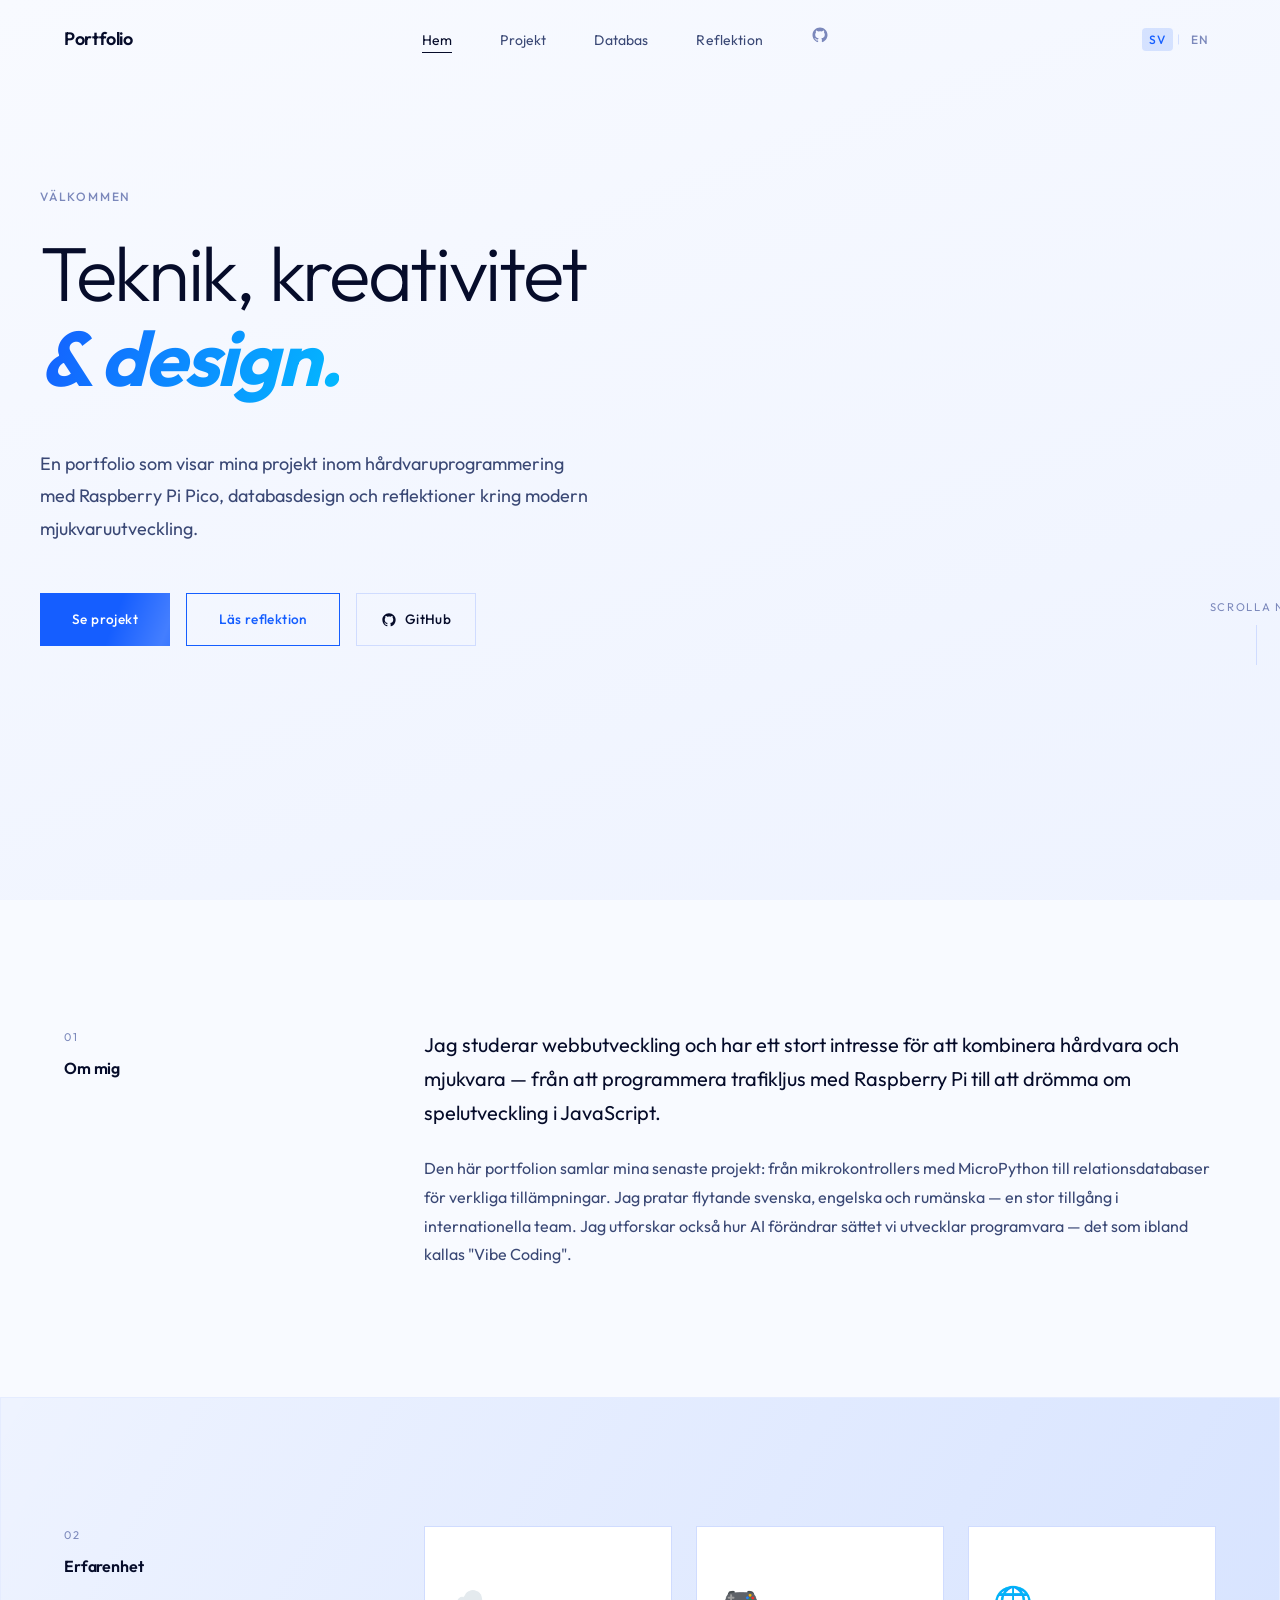
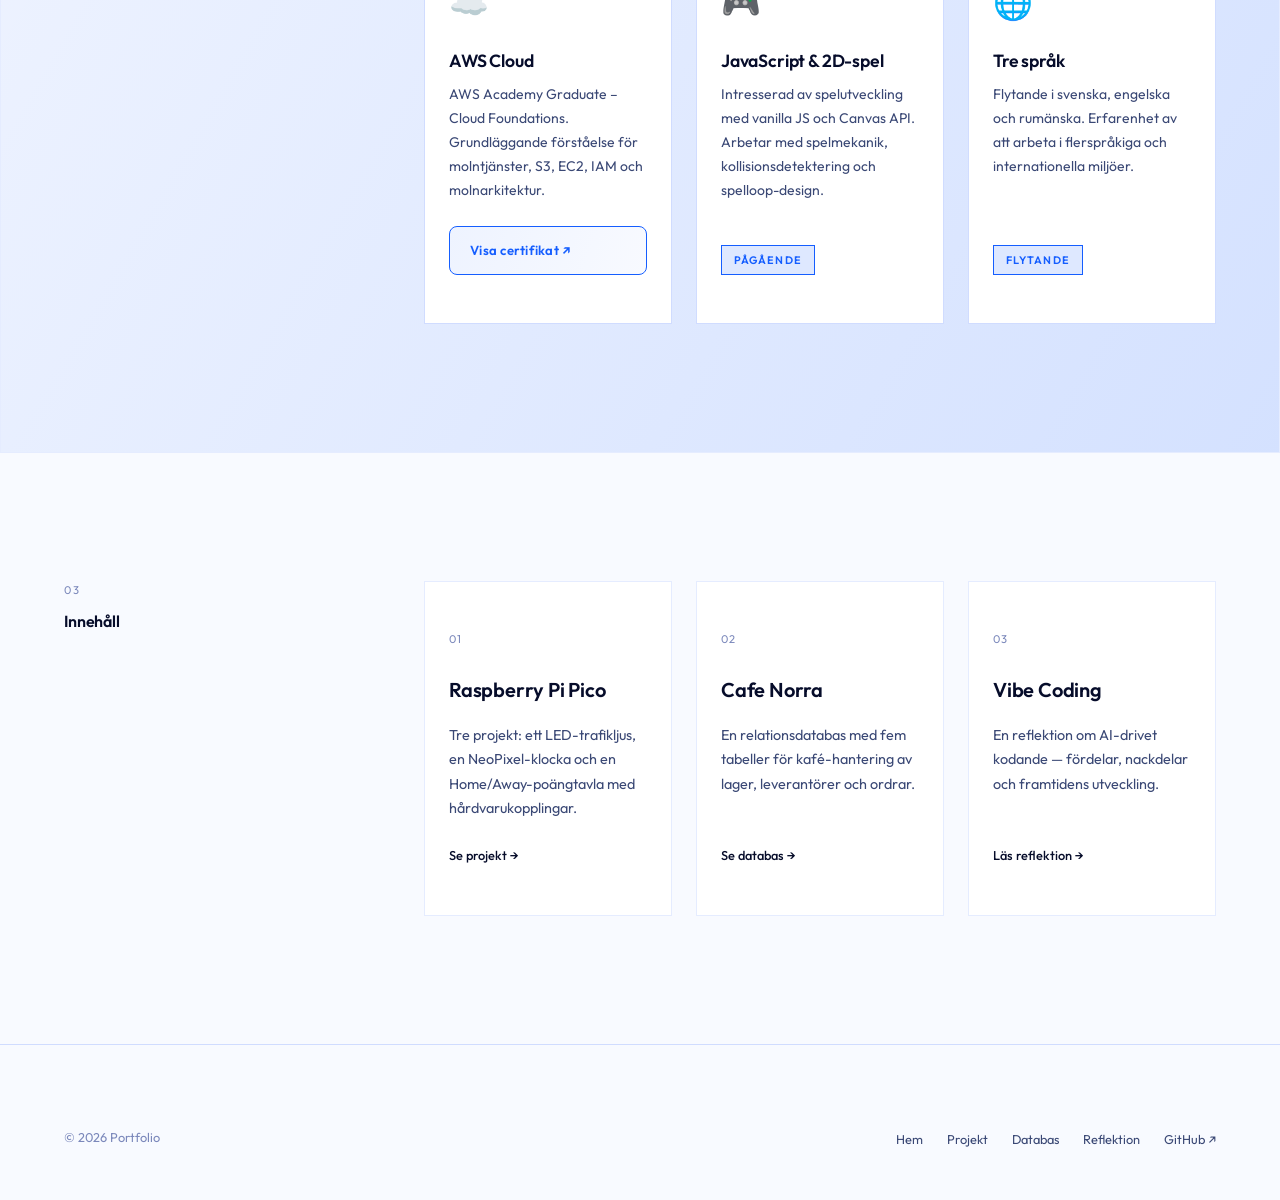
==== commit a627cb32: "add bubble animation, update skill section with new certifications, and include Python scripts for R" ====
--- a/index.html
+++ b/index.html
@@ -21,9 +21,7 @@
         <div class="nav-inner">
             <a href="index.html" class="nav-logo">Portfolio</a>
             <button class="nav-toggle" id="nav-toggle" aria-label="Toggle menu">
-                <span></span>
-                <span></span>
-                <span></span>
+                <span></span><span></span><span></span>
             </button>
             <ul class="nav-links" id="nav-links">
                 <li><a href="index.html" class="active" data-sv="Hem" data-en="Home">Hem</a></li>
@@ -45,6 +43,9 @@
 
     <!-- Hero Section -->
     <header class="hero">
+        <!-- Bubble water field -->
+        <div class="bubble-field" id="bubble-field" aria-hidden="true"></div>
+
         <div class="hero-content">
             <p class="hero-label fade-in" data-sv="Välkommen" data-en="Welcome">Välkommen</p>
             <h1 class="hero-title fade-in delay-1">
@@ -60,7 +61,7 @@
             </p>
             <div class="hero-cta fade-in delay-3">
                 <a href="projects.html" class="btn btn-primary" data-sv="Se projekt" data-en="View projects">Se projekt</a>
-                <a href="#contact" class="btn btn-secondary" data-sv="Kontakta mig" data-en="Contact me">Kontakta mig</a>
+                <a href="reflection.html" class="btn btn-secondary" data-sv="Läs reflektion" data-en="Read reflection">Läs reflektion</a>
                 <a href="https://github.com/CrocdilShu" target="_blank" rel="noopener" class="btn btn-github">
                     <svg width="16" height="16" viewBox="0 0 24 24" fill="currentColor" style="margin-right:0.5rem"><path d="M12 2C6.477 2 2 6.477 2 12c0 4.418 2.865 8.166 6.839 9.489.5.092.682-.217.682-.482 0-.237-.008-.866-.013-1.7-2.782.604-3.369-1.341-3.369-1.341-.454-1.155-1.11-1.462-1.11-1.462-.908-.62.069-.608.069-.608 1.003.07 1.531 1.03 1.531 1.03.892 1.529 2.341 1.087 2.91.832.092-.647.35-1.088.636-1.338-2.22-.253-4.555-1.11-4.555-4.943 0-1.091.39-1.984 1.029-2.683-.103-.253-.446-1.27.098-2.647 0 0 .84-.269 2.75 1.025A9.578 9.578 0 0112 6.836c.85.004 1.705.114 2.504.336 1.909-1.294 2.747-1.025 2.747-1.025.546 1.377.202 2.394.1 2.647.64.699 1.028 1.592 1.028 2.683 0 3.842-2.339 4.687-4.566 4.935.359.309.678.919.678 1.852 0 1.336-.012 2.415-.012 2.744 0 .267.18.578.688.48C19.138 20.163 22 16.418 22 12c0-5.523-4.477-10-10-10z"/></svg>
                     GitHub
@@ -98,7 +99,7 @@
     </section>
 
     <!-- Experience / Skills Section -->
-    <section class="section section-dark" id="experience">
+    <section class="section section-dark section-highlight" id="experience">
         <div class="container">
             <div class="section-grid">
                 <div class="section-label">
@@ -107,24 +108,49 @@
                 </div>
                 <div class="section-content">
                     <div class="skills-grid">
+
+                        <!-- AWS Cert -->
                         <div class="skill-card fade-in">
                             <div class="skill-icon">☁️</div>
                             <h3 class="skill-title" data-sv="AWS Cloud" data-en="AWS Cloud">AWS Cloud</h3>
-                            <p class="skill-desc" data-sv="AWS Cloud Practitioner-certifikat. Grundläggande förståelse för molntjänster, S3, EC2 och IAM." data-en="AWS Cloud Practitioner certified. Foundational understanding of cloud services, S3, EC2, and IAM.">AWS Cloud Practitioner-certifikat. Grundläggande förståelse för molntjänster, S3, EC2 och IAM.</p>
-                            <span class="skill-badge">Certifierad</span>
+                            <p class="skill-desc"
+                                data-sv="AWS Academy Graduate – Cloud Foundations. Grundläggande förståelse för molntjänster, S3, EC2, IAM och molnarkitektur."
+                                data-en="AWS Academy Graduate – Cloud Foundations. Foundational understanding of cloud services, S3, EC2, IAM and cloud architecture.">
+                                AWS Academy Graduate – Cloud Foundations. Grundläggande förståelse för molntjänster, S3, EC2, IAM och molnarkitektur.
+                            </p>
+                            <a href="https://www.credly.com/badges/59506677-bf1f-4d52-91ec-8e39c42b898f"
+                               target="_blank" rel="noopener"
+                               class="cert-badge"
+                               data-sv="Visa certifikat ↗" data-en="View certificate ↗">
+                                <svg width="14" height="14" viewBox="0 0 24 24" fill="currentColor"><path d="M12 2l3.09 6.26L22 9.27l-5 4.87 1.18 6.88L12 17.77l-6.18 3.25L7 14.14 2 9.27l6.91-1.01L12 2z"/></svg>
+                                Visa certifikat ↗
+                            </a>
                         </div>
+
+                        <!-- JS 2D Games -->
                         <div class="skill-card fade-in">
                             <div class="skill-icon">🎮</div>
                             <h3 class="skill-title" data-sv="JavaScript &amp; 2D-spel" data-en="JavaScript &amp; 2D Games">JavaScript &amp; 2D-spel</h3>
-                            <p class="skill-desc" data-sv="Intresserad av spelutveckling med vanilla JS och Canvas API. Jobbar med spelmekanik, kollisionsdetektering och spelloop-design." data-en="Passionate about game development with vanilla JS and the Canvas API. Working with game mechanics, collision detection and game loop design.">Intresserad av spelutveckling med vanilla JS och Canvas API. Jobbar med spelmekanik, kollisionsdetektering och spelloop-design.</p>
+                            <p class="skill-desc"
+                                data-sv="Intresserad av spelutveckling med vanilla JS och Canvas API. Arbetar med spelmekanik, kollisionsdetektering och spelloop-design."
+                                data-en="Passionate about game development with vanilla JS and the Canvas API. Working with game mechanics, collision detection and game loop design.">
+                                Intresserad av spelutveckling med vanilla JS och Canvas API. Arbetar med spelmekanik, kollisionsdetektering och spelloop-design.
+                            </p>
                             <span class="skill-badge" data-sv="Pågående" data-en="In progress">Pågående</span>
                         </div>
+
+                        <!-- Languages -->
                         <div class="skill-card fade-in">
                             <div class="skill-icon">🌐</div>
                             <h3 class="skill-title" data-sv="Tre språk" data-en="Three Languages">Tre språk</h3>
-                            <p class="skill-desc" data-sv="Flytande i svenska, engelska och rumänska. Erfarenhet av att arbeta i flerspråkiga och internationella miljöer." data-en="Fluent in Swedish, English and Romanian. Experienced working in multilingual and international environments.">Flytande i svenska, engelska och rumänska. Erfarenhet av att arbeta i flerspråkiga och internationella miljöer.</p>
+                            <p class="skill-desc"
+                                data-sv="Flytande i svenska, engelska och rumänska. Erfarenhet av att arbeta i flerspråkiga och internationella miljöer."
+                                data-en="Fluent in Swedish, English and Romanian. Experienced working in multilingual and international environments.">
+                                Flytande i svenska, engelska och rumänska. Erfarenhet av att arbeta i flerspråkiga och internationella miljöer.
+                            </p>
                             <span class="skill-badge" data-sv="Flytande" data-en="Fluent">Flytande</span>
                         </div>
+
                     </div>
                 </div>
             </div>
@@ -144,19 +170,28 @@
                         <a href="projects.html" class="card fade-in" id="card-projects">
                             <span class="card-number">01</span>
                             <h3 class="card-title" data-sv="Raspberry Pi Pico" data-en="Raspberry Pi Pico">Raspberry Pi Pico</h3>
-                            <p class="card-desc" data-sv="Tre projekt: ett LED-trafikljus, en NeoPixel-klocka och en Home/Away-poängtavla med hårdvarukopplingar." data-en="Three projects: an LED traffic light, a NeoPixel clock and a Home/Away scoreboard with hardware wiring.">Tre projekt: ett LED-trafikljus, en NeoPixel-klocka och en Home/Away-poängtavla med hårdvarukopplingar.</p>
+                            <p class="card-desc"
+                                data-sv="Tre projekt: ett LED-trafikljus, en NeoPixel-klocka och en Home/Away-poängtavla med hårdvarukopplingar."
+                                data-en="Three projects: an LED traffic light, a NeoPixel clock and a Home/Away scoreboard with hardware wiring.">
+                                Tre projekt: ett LED-trafikljus, en NeoPixel-klocka och en Home/Away-poängtavla med hårdvarukopplingar.</p>
                             <span class="card-link" data-sv="Se projekt →" data-en="View projects →">Se projekt →</span>
                         </a>
                         <a href="database.html" class="card fade-in" id="card-database">
                             <span class="card-number">02</span>
                             <h3 class="card-title" data-sv="Cafe Norra" data-en="Cafe Norra">Cafe Norra</h3>
-                            <p class="card-desc" data-sv="En relationsdatabas med fem tabeller för kafé-hantering av lager, leverantörer och ordrar." data-en="A relational database with five tables for café management of inventory, suppliers and orders.">En relationsdatabas med fem tabeller för kafé-hantering av lager, leverantörer och ordrar.</p>
+                            <p class="card-desc"
+                                data-sv="En relationsdatabas med fem tabeller för kafé-hantering av lager, leverantörer och ordrar."
+                                data-en="A relational database with five tables for café management of inventory, suppliers and orders.">
+                                En relationsdatabas med fem tabeller för kafé-hantering av lager, leverantörer och ordrar.</p>
                             <span class="card-link" data-sv="Se databas →" data-en="View database →">Se databas →</span>
                         </a>
                         <a href="reflection.html" class="card fade-in" id="card-reflection">
                             <span class="card-number">03</span>
                             <h3 class="card-title" data-sv="Vibe Coding" data-en="Vibe Coding">Vibe Coding</h3>
-                            <p class="card-desc" data-sv="En reflektion om AI-drivet kodande — fördelar, nackdelar och framtidens utveckling." data-en="A reflection on AI-driven coding — advantages, drawbacks and the future of development.">En reflektion om AI-drivet kodande — fördelar, nackdelar och framtidens utveckling.</p>
+                            <p class="card-desc"
+                                data-sv="En reflektion om AI-drivet kodande — fördelar, nackdelar och framtidens utveckling."
+                                data-en="A reflection on AI-driven coding — advantages, drawbacks and the future of development.">
+                                En reflektion om AI-drivet kodande — fördelar, nackdelar och framtidens utveckling.</p>
                             <span class="card-link" data-sv="Läs reflektion →" data-en="Read reflection →">Läs reflektion →</span>
                         </a>
                     </div>
@@ -165,41 +200,12 @@
         </div>
     </section>
 
-    <!-- Contact Section -->
-    <section class="section section-dark" id="contact">
-        <div class="container">
-            <div class="section-grid">
-                <div class="section-label">
-                    <span class="label-tag fade-in">04</span>
-                    <h2 class="label-title fade-in" data-sv="Kontakt" data-en="Contact">Kontakt</h2>
-                </div>
-                <div class="section-content">
-                    <p class="content-lead fade-in" data-sv="Har du ett projekt, en fråga eller vill bara säga hej?" data-en="Have a project, a question, or just want to say hi?">
-                        Har du ett projekt, en fråga eller vill bara säga hej?
-                    </p>
-                    <form action="https://formspree.io/f/DIN_UNIKA_ID" method="POST" class="contact-form fade-in" id="contact-form">
-                        <div class="form-group">
-                            <input type="email" name="email" id="contact-email" placeholder=" " required>
-                            <label for="contact-email" data-sv="Din e-post" data-en="Your email">Din e-post</label>
-                        </div>
-                        <div class="form-group">
-                            <textarea name="message" id="contact-message" placeholder=" " rows="5" required></textarea>
-                            <label for="contact-message" data-sv="Ditt meddelande" data-en="Your message">Ditt meddelande</label>
-                        </div>
-                        <button type="submit" class="btn btn-primary" data-sv="Skicka meddelande" data-en="Send message">Skicka meddelande</button>
-                    </form>
-                </div>
-            </div>
-        </div>
-    </section>
-
     <!-- Footer -->
     <footer class="footer">
         <div class="container">
             <div class="footer-inner">
                 <div class="footer-left">
                     <p class="footer-copy">&copy; 2026 Portfolio</p>
-                    <p class="footer-easter" id="footer-easter" title="Try the Konami Code! ↑↑↓↓←→←→BA">🎮</p>
                 </div>
                 <ul class="footer-links">
                     <li><a href="index.html" data-sv="Hem" data-en="Home">Hem</a></li>
@@ -212,15 +218,6 @@
         </div>
     </footer>
 
-    <!-- Konami Code Easter Egg overlay -->
-    <div class="konami-overlay" id="konami-overlay">
-        <div class="konami-content">
-            <div class="konami-pixels" id="konami-pixels"></div>
-            <p class="konami-text">KONAMI CODE AKTIVERAD! 🕹️</p>
-            <p class="konami-sub">+30 liv tillagda</p>
-        </div>
-    </div>
-
     <script src="main.js"></script>
 </body>
 
--- a/style.css
+++ b/style.css
@@ -1,6 +1,6 @@
 /* ============================================
-   STYLE.CSS — Minimalist Portfolio
-   Bettina Sosa-inspired aesthetic
+   STYLE.CSS — Portfolio
+   RedMagic 11 Pro — White & Electric Blue
    ============================================ */
 
 /* --- Reset & Base --- */
@@ -11,23 +11,24 @@
 }
 
 :root {
-    --color-bg: #0A0A0B;
-    --color-bg-alt: #121214;
-    --color-surface: #18181B;
-    --color-text: #EDEDED;
-    --color-text-secondary: #A1A1AA;
-    --color-text-muted: #71717A;
-    --color-accent: #6366F1; /* Neon Purple/Indigo */
-    --color-accent-glow: rgba(99, 102, 241, 0.2);
-    --color-border: #27272A;
-    --color-border-light: #1F1F22;
-    --color-pro: #064E3B;
-    --color-pro-border: #059669;
-    --color-con: #78350F;
-    --color-con-border: #D97706;
-    --color-code-bg: #09090B;
-    --color-code-text: #E4E4E7;
-    --color-code-header: #121214;
+    --color-bg: #F8FAFF;
+    --color-bg-alt: #EEF3FF;
+    --color-surface: #FFFFFF;
+    --color-text: #060C2A;
+    --color-text-secondary: #3A4875;
+    --color-text-muted: #7B88BB;
+    --color-accent: #155EFF;          /* Electric blue — RedMagic LED */
+    --color-accent-2: #00C6FF;        /* Cyan highlight */
+    --color-accent-glow: rgba(21, 94, 255, 0.14);
+    --color-border: #D0DCFF;
+    --color-border-light: #E5ECFF;
+    --color-pro: #EAF9F1;
+    --color-pro-border: #34C77B;
+    --color-con: #FFF6E8;
+    --color-con-border: #F59E0B;
+    --color-code-bg: #0D1117;
+    --color-code-text: #E6EDF3;
+    --color-code-header: #161B22;
 
     --font-sans: 'Outfit', 'Inter', -apple-system, BlinkMacSystemFont, sans-serif;
     --font-mono: 'JetBrains Mono', 'Fira Code', monospace;
@@ -90,10 +91,11 @@
 }
 
 .nav.scrolled {
-    background: rgba(10, 10, 11, 0.85);
+    background: rgba(248, 250, 255, 0.92);
     backdrop-filter: blur(20px);
     -webkit-backdrop-filter: blur(20px);
     border-bottom: 1px solid var(--color-border-light);
+    box-shadow: 0 1px 24px rgba(21,94,255,0.06);
     padding: var(--space-sm) 0;
 }
 
@@ -213,12 +215,18 @@
 }
 
 .hero-accent {
-    font-weight: 600;
+    font-weight: 700;
     font-style: italic;
-    background: linear-gradient(135deg, #6366F1, #A855F7);
+    background: linear-gradient(110deg, #155EFF 0%, #00C6FF 60%, #155EFF 100%);
+    background-size: 200% auto;
     -webkit-background-clip: text;
     -webkit-text-fill-color: transparent;
-    text-shadow: 0 0 40px var(--color-accent-glow);
+    animation: shineBlue 4s linear infinite;
+}
+
+@keyframes shineBlue {
+    0%   { background-position: 0% center; }
+    100% { background-position: 200% center; }
 }
 
 .hero-description {
@@ -1278,3 +1286,326 @@
     .lang-switcher { margin-left: auto; }
     .skills-grid { grid-template-columns: 1fr; }
 }
+
+/* ============================================
+   BUBBLE WATER EFFECT
+   ============================================ */
+
+/* Hero gets a bubble canvas layer */
+.hero {
+    position: relative;
+    overflow: hidden;
+    background: linear-gradient(160deg, #F8FAFF 0%, #EEF3FF 100%);
+}
+
+.bubble-field {
+    position: absolute;
+    inset: 0;
+    pointer-events: none;
+    overflow: hidden;
+    z-index: 0;
+}
+
+.hero-content,
+.hero-scroll {
+    position: relative;
+    z-index: 1;
+}
+
+.bubble {
+    position: absolute;
+    bottom: -120px;
+    border-radius: 50%;
+    background: transparent;
+    border: 1.5px solid rgba(21, 94, 255, 0.25);
+    box-shadow:
+        inset 0 0 12px rgba(0, 198, 255, 0.15),
+        0 0 8px rgba(21, 94, 255, 0.08);
+    animation: riseUp var(--dur, 8s) ease-in var(--delay, 0s) infinite;
+    opacity: 0;
+}
+
+/* Bubble shimmer highlight */
+.bubble::before {
+    content: '';
+    position: absolute;
+    top: 18%;
+    left: 20%;
+    width: 30%;
+    height: 20%;
+    border-radius: 50%;
+    background: rgba(255, 255, 255, 0.55);
+    filter: blur(2px);
+    transform: rotate(-30deg);
+}
+
+@keyframes riseUp {
+    0%   { transform: translateY(0) translateX(0) scale(1);   opacity: 0; }
+    10%  { opacity: 0.9; }
+    85%  { opacity: 0.6; }
+    100% { transform: translateY(-110vh) translateX(var(--drift, 40px)) scale(0.8); opacity: 0; }
+}
+
+/* Section highlight shimmer (blue outline glow) */
+.section-highlight {
+    position: relative;
+    border: 1px solid var(--color-border-light);
+    overflow: hidden;
+}
+
+.section-highlight::before {
+    content: '';
+    position: absolute;
+    inset: -2px;
+    border-radius: inherit;
+    background: linear-gradient(
+        120deg,
+        transparent 0%,
+        rgba(21, 94, 255, 0.12) 40%,
+        rgba(0, 198, 255, 0.18) 60%,
+        transparent 100%
+    );
+    background-size: 300% 100%;
+    animation: waterShimmer 4s ease-in-out infinite;
+    pointer-events: none;
+    z-index: 0;
+}
+
+@keyframes waterShimmer {
+    0%   { background-position: 200% 0; }
+    50%  { background-position: -100% 0; }
+    100% { background-position: 200% 0; }
+}
+
+/* Skill card bubble glow — blue outlined */
+.skill-card {
+    border: 1.5px solid var(--color-border);
+    background: #FFFFFF;
+}
+
+.skill-card:hover {
+    border-color: var(--color-accent);
+    box-shadow:
+        0 0 0 3px var(--color-accent-glow),
+        0 16px 48px rgba(21, 94, 255, 0.12);
+}
+
+/* Card blue outline on hover */
+.card:hover {
+    border-color: var(--color-accent);
+    box-shadow:
+        0 0 0 2px var(--color-accent-glow),
+        0 12px 40px rgba(21, 94, 255, 0.10);
+}
+
+/* AWS Cert badge card */
+.cert-badge {
+    display: inline-flex;
+    align-items: center;
+    gap: var(--space-sm);
+    padding: 0.75rem 1.25rem;
+    background: linear-gradient(110deg, #EEF3FF, #F8FAFF);
+    border: 1.5px solid var(--color-accent);
+    border-radius: 8px;
+    margin-top: var(--space-sm);
+    text-decoration: none;
+    color: var(--color-accent);
+    font-size: 0.82rem;
+    font-weight: 600;
+    letter-spacing: 0.02em;
+    transition: var(--transition);
+    position: relative;
+    overflow: hidden;
+}
+
+.cert-badge::before {
+    content: '';
+    position: absolute;
+    inset: -2px;
+    background: linear-gradient(110deg, #155EFF, #00C6FF, #155EFF);
+    background-size: 200% auto;
+    border-radius: 9px;
+    z-index: -1;
+    animation: shineBlue 3s linear infinite;
+    opacity: 0;
+    transition: opacity 0.3s;
+}
+
+.cert-badge:hover {
+    background: var(--color-accent);
+    color: #fff;
+    transform: translateY(-2px);
+    box-shadow: 0 8px 24px var(--color-accent-glow);
+}
+
+.cert-badge:hover::before { opacity: 1; }
+
+.cert-badge svg { flex-shrink: 0; }
+
+/* Btn primary — white on blue */
+.btn-primary {
+    background: var(--color-accent);
+    color: #fff;
+    border: none;
+    position: relative;
+    overflow: hidden;
+}
+
+.btn-primary::after {
+    content: '';
+    position: absolute;
+    inset: 0;
+    background: linear-gradient(110deg, transparent 30%, rgba(255,255,255,0.2) 50%, transparent 70%);
+    background-size: 200% auto;
+    animation: btnSheen 2.5s linear infinite;
+}
+
+@keyframes btnSheen {
+    0%   { background-position: 200% 0; }
+    100% { background-position: -200% 0; }
+}
+
+.btn-primary:hover {
+    background: #0A4EE0;
+    transform: translateY(-2px);
+    box-shadow: 0 8px 28px rgba(21, 94, 255, 0.35);
+}
+
+/* Btn secondary — blue outlined */
+.btn-secondary {
+    background: transparent;
+    color: var(--color-accent);
+    border: 1.5px solid var(--color-accent);
+}
+
+.btn-secondary:hover {
+    background: var(--color-accent-glow);
+    border-color: var(--color-accent);
+    transform: translateY(-2px);
+}
+
+/* Pull quote blue bar */
+.pull-quote {
+    border-left: 3px solid var(--color-accent);
+    background: var(--color-accent-glow);
+}
+
+/* ============================================
+   COLLAPSIBLE CODE DROPDOWN
+   ============================================ */
+.code-dropdown {
+    margin: var(--space-lg) 0;
+    border-radius: 8px;
+    overflow: hidden;
+    box-shadow: 0 4px 24px rgba(0,0,0,0.12);
+}
+
+.code-details {
+    background: var(--color-code-bg);
+}
+
+/* Remove default browser marker */
+.code-details > summary { list-style: none; }
+.code-details > summary::-webkit-details-marker { display: none; }
+
+.code-summary {
+    display: flex;
+    align-items: center;
+    justify-content: space-between;
+    padding: 0.75rem var(--space-md);
+    background: var(--color-code-header);
+    cursor: pointer;
+    user-select: none;
+    transition: background var(--transition);
+    gap: var(--space-sm);
+}
+
+.code-summary:hover {
+    background: #1c2330;
+}
+
+.summary-left {
+    display: flex;
+    align-items: center;
+    gap: var(--space-sm);
+    flex: 1;
+    min-width: 0;
+}
+
+.summary-right {
+    display: flex;
+    align-items: center;
+    gap: 0.5rem;
+    flex-shrink: 0;
+}
+
+/* Rotate chevron when open */
+.code-details[open] .summary-toggle-icon {
+    transform: rotate(180deg);
+}
+
+.summary-toggle-icon {
+    color: var(--color-text-muted);
+    font-size: 0.9rem;
+    display: inline-block;
+    transition: transform var(--transition);
+    margin-left: 0.25rem;
+}
+
+/* Download button */
+.btn-download {
+    display: inline-flex;
+    align-items: center;
+    gap: 0.4rem;
+    background: transparent;
+    border: 1px solid rgba(21, 94, 255, 0.4);
+    color: var(--color-accent-2);
+    font-size: 0.72rem;
+    font-family: var(--font-sans);
+    font-weight: 500;
+    padding: 0.3rem 0.7rem;
+    border-radius: 4px;
+    text-decoration: none;
+    transition: var(--transition);
+    cursor: pointer;
+    white-space: nowrap;
+}
+
+.btn-download:hover {
+    background: rgba(21, 94, 255, 0.15);
+    border-color: var(--color-accent);
+    color: #fff;
+}
+
+/* Code block inside details — no extra shadow/radius since parent handles it */
+.code-details .code-block {
+    margin: 0;
+    border-radius: 0;
+    box-shadow: none;
+    /* Animate open */
+    animation: slideDown 0.2s ease;
+}
+
+@keyframes slideDown {
+    from { opacity: 0; transform: translateY(-6px); }
+    to   { opacity: 1; transform: translateY(0); }
+}
+
+/* Collapsed label hint */
+.code-details:not([open]) .code-summary::after {
+    content: 'Klicka för att visa kod';
+    font-size: 0.7rem;
+    color: var(--color-text-muted);
+    margin-left: 0.5rem;
+    font-family: var(--font-sans);
+}
+
+@media (max-width: 640px) {
+    .code-details:not([open]) .code-summary::after {
+        display: none;
+    }
+    .summary-right {
+        gap: 0.3rem;
+    }
+    .btn-download span { display: none; }
+}
